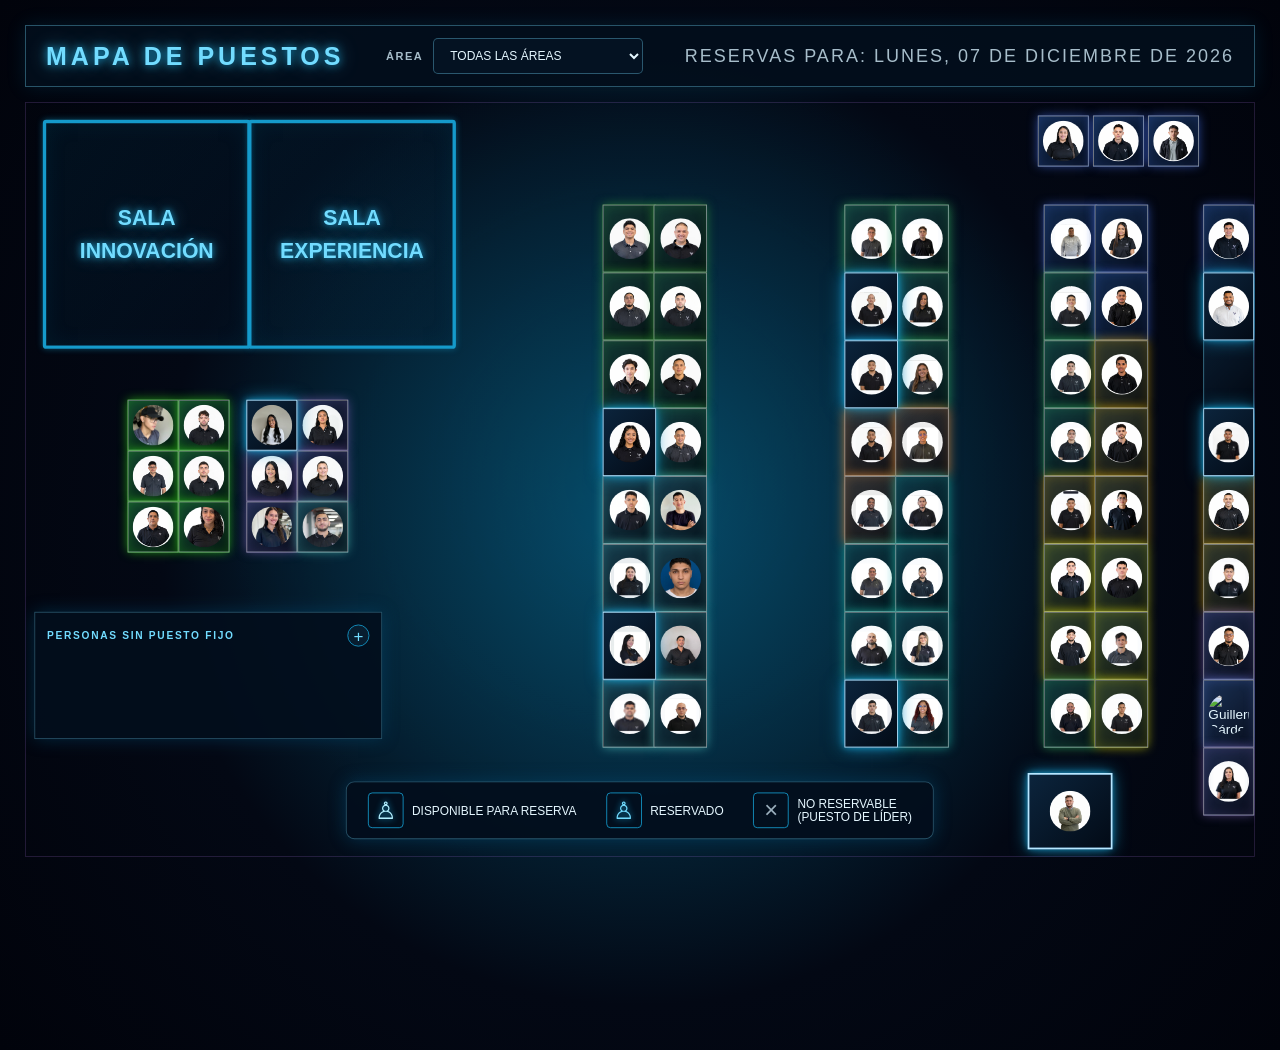
==== proyecto_vs/Puestos/index.html @ 9c706799 "Add files via upload" ====
<!DOCTYPE html>
<html lang="es">

<head>
    <meta charset="UTF-8">
    <meta name="viewport" content="width=device-width, initial-scale=1.0">
    <title>Mapa de Puestos</title>
    <link rel="stylesheet" href="estilo.css">
</head>

<body>

    <div class="contenedor">

        <header class="encabezado">
            <h1>MAPA DE PUESTOS</h1>
            <label class="filtro-area" for="filtroArea">
                <span>ÁREA</span>
                <select id="filtroArea">
                    <option value="todas">TODAS LAS ÁREAS</option>
                </select>
            </label>
            <div class="fecha" data-fecha-hoy></div>
        </header>

        <div class="mapa-escala">

        <main class="mapa">

            <div class="sala sala-innovacion">
                <span>SALA</span>
                <strong>INNOVACIÓN</strong>
            </div>

            <div class="sala sala-experiencia">
                <span>SALA</span>
                <strong>EXPERIENCIA</strong>
            </div>

            <div
                class="puesto no-reservable lider-general"
                data-nombre="Daniel Tamayo"
                data-area="Todas las áreas"
                data-dia-casa="No tiene día en casa"
                data-puesto="Siempre ocupado"
                data-horario="No exacto"
                data-observacion="Su puesto no puede ser ocupado por nadie"
                data-motivo="Líder general de todas las áreas."
            >
                <img src="iconos/backend/danielt.webp" alt="Daniel Tamayo">
            </div>

            <div class="grupo puestos-izquierda">

                <div
                    class="puesto libre"
                    data-codigo="P001"
                    data-puesto="Puesto 06"
                    data-nombre="Jesus David Rivera"
                    data-area="Inteligencia Artificial"
                    data-dia-casa="No tiene"
                    data-horario="8:00 AM - 5:00 PM"
                    data-observacion="No trabaja desde casa, no reservable."
                >
                    <img src="iconos/Inteligencia artificial/jesus.webp" alt="">
                </div>

                <div
                    class="puesto libre"
                    data-codigo="P002"
                    data-puesto="Puesto 03"
                    data-nombre="Nicolas Zapata"
                    data-area="Inteligencia Artificial"
                    data-dia-casa="Miercoles"
                    data-horario="8:00 AM - 5:00 PM"
                    data-observacion="Sin observaciones"
                >
                    <img src="iconos/Inteligencia artificial/nicolas.webp" alt="">
                </div>

                <div
                    class="puesto libre"
                    data-codigo="P003"
                    data-puesto="Puesto 05"
                    data-nombre="Anderson Alvarez"
                    data-area="Inteligencia Artificial"
                    data-dia-casa="No tiene"
                    data-horario="8:00 AM - 5:00 PM"
                    data-observacion="Sin observaciones"
                >
                    <img src="iconos/Inteligencia artificial/andersonalvarez.webp" alt="">
                </div>

                <div
                    class="puesto libre"
                    data-codigo="P004"
                    data-puesto="Puesto 02"
                    data-nombre="Luis Alejandro Torres"
                    data-area="Inteligencia Artificial"
                    data-dia-casa="Jueves"
                    data-horario="8:00 AM - 5:00 PM"
                    data-observacion="Sin observaciones"
                >
                    <img src="iconos/Inteligencia artificial/alejandro.webp" alt="">
                </div>

                <div
                    class="puesto libre"
                    data-codigo="P005"
                    data-puesto="Puesto 04"
                    data-nombre="Segrera"
                    data-area="Inteligencia Artificial"
                    data-horario="8:00 AM - 5:00 PM"
                    data-observacion="Sin observaciones"
                    data-dia-casa="Aún no definido"
                >
                    <img src="iconos/Inteligencia artificial/segrera.webp" alt="Inteligencia artificial">
                </div>

                <div
                    class="puesto libre"
                    data-codigo="P006"
                    data-puesto="Puesto 01"
                    data-nombre="Natalia Perez"
                    data-area="Inteligencia Artificial"
                    data-dia-casa="Miercoles"
                    data-horario="8:00 AM - 5:00 PM"
                    data-observacion="Sin observaciones"
                >
                    <img src="iconos/Inteligencia artificial/natalia.jpg" alt="">
                </div>

            </div>



            <div class="grupo puestos-izquierda-2">

                <div
                    class="puesto no-reservable lider"
                    data-codigo="P063"
                    data-nombre="Estefania"
                    data-area="Transversal"
                    data-motivo="Puesto de líder: reservado exclusivamente para la persona líder del equipo."
                >
                    <img src="iconos/transversales/estefania.webp" alt="Estefania">
                </div>

                <div
                    class="puesto libre"
                    data-codigo="P007"
                    data-puesto="Puesto 03"
                    data-nombre="Carolina Perez"
                    data-area="Transversal"
                    data-dia-casa="Jueves"
                    data-horario="8:00 AM - 5:00 PM"
                    data-observacion="Sin observaciones"
                >
                    <img src="iconos/transversales/carolina.webp" alt="">
                </div>

                <div
                    class="puesto libre"
                    data-codigo="P008"
                    data-puesto="Puesto 05"
                    data-nombre="Laura Ramirez"
                    data-area="Transversal"
                    data-dia-casa="No tiene"
                    data-horario="8:00 AM - 5:00 PM"
                    data-observacion="No trabaja desde casa"
                >
                    <img src="iconos/transversales/ramirez.webp" alt="">
                </div>

                <div
                    class="puesto libre"
                    data-codigo="P009"
                    data-puesto="Puesto 02"
                    data-nombre="Kelly Muñoz"
                    data-area="Transversal"
                    data-dia-casa="No tiene"
                    data-horario="8:00 AM - 5:00 PM"
                    data-observacion="No trabaja desde casa"
                >
                    <img src="iconos/transversales/kelly.webp" alt="">
                </div>

                <div
                    class="puesto libre"
                    data-codigo="P010"
                    data-puesto="Puesto 04"
                    data-nombre="Jennifer Sotelo Perez"
                    data-area="Transversal"
                    data-dia-casa="No tiene"
                    data-horario="8:00 AM - 5:00 PM"
                    data-observacion="No trabaja desde casa"
                >
                    <img src="iconos/transversales/jennnifer.webp" alt="">
                </div>

                <div
                    class="puesto libre"
                    data-codigo="P011"
                    data-puesto="Puesto 01"
                    data-nombre="Ronald Jimenez Pelaez"
                    data-area="Gestion de software"
                    data-dia-casa="Martes"
                    data-horario="8:00 AM - 5:00 PM"
                    data-observacion="Sin observaciones"
                >
                    <img src="iconos/gestion de software/ronald.webp" alt="">
                </div>

            </div>
            <div class="grupo columna-central">

                <div
                    class="puesto libre"
                    data-codigo="P012"
                    data-puesto="Puesto 01"
                    data-nombre="Joan Sebastian Vivas Caicedo"
                    data-area="Bi Datas"
                    data-dia-casa="Viernes"
                    data-horario="8:00 AM - 5:00 PM"
                    data-observacion="Sin observaciones"
                >
                    <img src="iconos/Bi datas/caicedo.jpg" alt="">
                </div>

                <div
                    class="puesto libre"
                    data-codigo="P013"
                    data-puesto="Puesto 16"
                    data-nombre="Christian Andrés Ramirez"
                    data-area="Bi Datas"
                    data-dia-casa="Jueves"
                    data-horario="8:00 AM - 5:00 PM"
                    data-observacion="Sin observaciones"
                >
                    <img src="iconos/Bi datas/christian.jpg" alt="">
                </div>

                <div
                    class="puesto libre"
                    data-codigo="P014"
                    data-puesto="Puesto 02"
                    data-nombre="Duvan Esteban Jaramillo"
                    data-area="Bi Datas"
                    data-dia-casa="Lunes"
                    data-horario="8:00 AM - 5:00 PM"
                    data-observacion="Sin observaciones"
                >
                    <img src="iconos/Bi datas/jaramillo.webp" alt="">
                </div>

                <div
                    class="puesto libre"
                    data-codigo="P015"
                    data-puesto="Puesto 15"
                    data-nombre="Jose David Cartagena"
                    data-area="Bi Datas"
                    data-dia-casa="Martes"
                    data-horario="8:00 AM - 5:00 PM"
                    data-observacion="Sin observaciones"
                >
                    <img src="iconos/Bi datas/martinez.webp" alt="">
                </div>

                <div
                    class="puesto libre"
                    data-codigo="P016"
                    data-puesto="Puesto 03"
                    data-nombre="Jhon Eferson Castaño"
                    data-area="Bi Datas"
                    data-dia-casa="Jueves"
                    data-horario="8:00 AM - 5:00 PM"
                    data-observacion="Sin observaciones"
                >
                    <img src="iconos/Bi datas/efer.webp" alt="">
                </div>

                <div
                    class="puesto libre"
                    data-codigo="P017"
                    data-puesto="Puesto 14"
                    data-nombre="Elkin Amador"
                    data-area="Bi Datas"
                    data-dia-casa="Viernes"
                    data-horario="8:00 AM - 5:00 PM"
                    data-observacion="Sin observaciones"
                >
                    <img src="iconos/Bi datas/amador.jpg" alt="">
                </div>

                <div
                    class="puesto no-reservable lider"
                    data-codigo="P064"
                    data-nombre="Julieth"
                    data-area="Bi Datas"
                    data-motivo="Puesto de líder: reservado exclusivamente para la persona líder del equipo."
                >
                    <img src="iconos/Bi datas/julieth.webp" alt="">
                </div>

                <div
                    class="puesto libre"
                    data-codigo="P018"
                    data-puesto="Puesto 13"
                    data-nombre="Anderson Yepes"
                    data-area="Front"
                    data-dia-casa="Lunes"
                    data-horario="7:30 AM - 4:30 PM"
                    data-observacion="Sin observaciones"
                >
                    <img src="iconos/front/anderson.webp" alt="">
                </div>

                <div
                    class="puesto libre"
                    data-codigo="P019"
                    data-puesto="Puesto 05"
                    data-nombre="David Velasquez"
                    data-area="Gestion de software"
                    data-dia-casa="Viernes"
                    data-horario="8:00 AM - 5:00 PM"
                    data-observacion="Sin observaciones"
                >
                    <img src="iconos/gestion de software/david.webp" alt="David Velasquez">
                </div>

                <div
                    class="puesto libre"
                    data-codigo="P020"
                    data-puesto="Puesto 12"
                    data-nombre="Juan Manuel Lopez"
                    data-area="Gestion de software"
                    data-dia-casa="Lunes"
                    data-horario="8:00 AM - 5:00 PM"
                    data-observacion="Sin observaciones"
                >
                    <img src="iconos/gestion de software/manuel.webp" alt="Juan Manuel Lopez">
                </div>

                <div
                    class="puesto libre"
                    data-codigo="P021"
                    data-puesto="Puesto 06"
                    data-nombre="Karol Navia"
                    data-area="Gestion de software"
                    data-dia-casa="Miercoles"
                    data-ubicacion="Columna central"
                    data-horario="8:00 AM - 5:00 PM"
                    data-observacion="Sin observaciones"
                >
                    <img src="iconos/gestion de software/navia.webp" alt="Karol Navia">
                </div>

                <div
                    class="puesto libre"
                    data-codigo="P022"
                    data-puesto="Puesto 11"
                    data-nombre="Andres Ramirez"
                    data-area="Gestion de software"
                    data-dia-casa="Jueves"
                    data-ubicacion="Columna central"
                    data-horario="8:00 AM - 5:00 PM"
                    data-observacion="Sin observaciones"
                >
                    <img src="iconos/gestion de software/andres.webp" alt="Andres Ramirez">
                </div>

                <div
                    class="puesto no-reservable lider"
                    data-codigo="P065"
                    data-nombre="Monica"
                    data-area="Gestion de software"
                    data-motivo="Puesto de líder: reservado exclusivamente para la persona líder del equipo."
                >
                    <img src="iconos/gestion de software/monica.webp" alt="Monica">
                </div>

                <div
                    class="puesto libre"
                    data-codigo="P023"
                    data-puesto="Puesto 10"
                    data-nombre="Edwar"
                    data-area="Gestion de software"
                    data-dia-casa="Miercoles"
                    data-ubicacion="Columna central"
                    data-horario="8:00 AM - 5:00 PM"
                    data-observacion="Sin observaciones"
                >
                    <img src="iconos/gestion de software/edwar.webp" alt="Edwar">
                </div>

                <div
                    class="puesto libre"
                    data-codigo="P024"
                    data-puesto="Puesto 08"
                    data-nombre="Sebastian Pertuz"
                    data-area="Gestion de Software"
                    data-dia-casa="Martes"
                    data-ubicacion="Columna central"
                    data-horario="8:00 AM - 5:00 PM"
                    data-observacion="Sin observaciones"
                >
                    <img src="iconos/gestion de software/pertuz.jpg" alt="Sebastian Pertuz">
                </div>

                <div
                    class="puesto libre"
                    data-codigo="P025"
                    data-puesto="Puesto 09"
                    data-nombre="Luis Zuluaga"
                    data-area="Gestion de software"
                    data-dia-casa="Viernes"
                    data-ubicacion="Columna central"
                    data-horario="8:00 AM - 5:00 PM"
                    data-observacion="Sin observaciones"
                >
                    <img src="iconos/gestion de software/luis.webp" alt="Luis Zuluaga">
                </div>

            </div>

            <div class="grupo columna-derecha">

                <div
                    class="puesto libre"
                    data-codigo="P026"
                    data-puesto="Puesto 01"
                    data-nombre="Theodoro Dikuyama"
                    data-area="Front"
                    data-dia-casa="Martes"
                    data-ubicacion="Columna derecha"
                    data-horario="8:00 AM - 5:00 PM"
                    data-observacion="Sin observaciones"
                >
                    <img src="iconos/front/theodoro.webp" alt="Theodoro Dikuyama">
                </div>

                <div
                    class="puesto libre"
                    data-codigo="P027"
                    data-puesto="Puesto 16"
                    data-nombre="Sebastian Giraldo"
                    data-area="Front"
                    data-dia-casa="Viernes"
                    data-ubicacion="Columna derecha"
                    data-horario="8:00 AM - 5:00 PM"
                    data-observacion="Sin observaciones"
                >
                    <img src="iconos/front/giraldo.webp" alt="Sebastian Giraldo">
                </div>

                <div
                    class="puesto no-reservable lider"
                    data-codigo="P066"
                    data-nombre="Porras"
                    data-area="Front"
                    data-motivo="Puesto de líder: reservado exclusivamente para la persona líder del equipo."
                >
                    <img src="iconos/front/porras.webp" alt="Porras">
                </div>

                <div
                    class="puesto libre"
                    data-codigo="P028"
                    data-puesto="Puesto 15"
                    data-nombre="Yuly Gomez"
                    data-area="Front"
                    data-dia-casa="Viernes"
                    data-ubicacion="Columna derecha"
                    data-horario="8:00 AM - 5:00 PM"
                    data-observacion="Sin observaciones"
                >
                    <img src="iconos/front/yuly.webp" alt="Yuly Gomez">
                </div>

                <div
                    class="puesto no-reservable lider"
                    data-codigo="P067"
                    data-nombre="Algarin"
                    data-area="SiteBuilder"
                    data-motivo="Puesto de líder: reservado exclusivamente para la persona líder del equipo."
                >
                    <img src="iconos/SiteBuilder/algarin.webp" alt="Algarin">
                </div>

                <div
                    class="puesto libre"
                    data-codigo="P029"
                    data-puesto="Puesto 14"
                    data-nombre="Karen Herrera"
                    data-area="Front"
                    data-dia-casa="viernes"
                    data-ubicacion="Columna derecha"
                    data-horario="8:00 AM - 5:00 PM"
                    data-observacion="Sin observaciones"
                >
                    <img src="iconos/front/karen.webp" alt="Karen Herrera">
                </div>

                <div
                    class="puesto libre"
                    data-codigo="P030"
                    data-puesto="Puesto 04"
                    data-nombre="Jose Solorzano"
                    data-area="SiteBuilder"
                    data-dia-casa="Viernes"
                    data-ubicacion="Columna derecha"
                    data-horario="8:00 AM - 5:00 PM"
                    data-observacion="Sin observaciones"
                >
                    <img src="iconos/SiteBuilder/solorzano.webp" alt="Jose Solorzano">
                </div>

                <div
                    class="puesto libre"
                    data-codigo="P031"
                    data-puesto="Puesto 13"
                    data-nombre="Jonathan Peña"
                    data-area="SiteBuilder"
                    data-dia-casa="Martes"
                    data-ubicacion="Columna derecha"
                    data-horario="8:00 AM - 5:00 PM"
                    data-observacion="Sin observaciones"
                >
                    <img src="iconos/SiteBuilder/jonathan.webp" alt="Jonathan Peña">
                </div>

                <div
                    class="puesto libre"
                    data-codigo="P032"
                    data-puesto="Puesto 05"
                    data-nombre="Elkin Murilllo"
                    data-area="SiteBuilder"
                    data-dia-casa="Jueves"
                    data-ubicacion="Columna derecha"
                    data-horario="8:00 AM - 5:00 PM"
                    data-observacion="Sin observaciones"
                >
                    <img src="iconos/SiteBuilder/elkin.webp" alt="Elkin Murilllo">
                </div>

                <div
                    class="puesto libre"
                    data-codigo="P033"
                    data-puesto="Puesto 12"
                    data-nombre="Santiago Peña"
                    data-area="Diseño"
                    data-dia-casa="Miercoles"
                    data-ubicacion="Columna derecha"
                    data-horario="8:00 AM - 5:00 PM"
                    data-observacion="Sin observaciones"
                >
                    <img src="iconos/diseño/santiago.png" alt="Santiago Peña">
                </div>

                <div
                    class="puesto libre"
                    data-codigo="P034"
                    data-puesto="Puesto 06"
                    data-nombre="Jonathan Uribe"
                    data-area="Diseño"
                    data-dia-casa="Lunes"
                    data-ubicacion="Columna derecha"
                    data-horario="8:00 AM - 5:00 PM"
                    data-observacion="Sin observaciones"
                >
                    <img src="iconos/diseño/uribe.webp" alt="Jonathan Uribe">
                </div>

                <div
                    class="puesto libre"
                    data-codigo="P035"
                    data-puesto="Puesto 11"
                    data-nombre="Esteban Lasso"
                    data-area="Diseño"
                    data-dia-casa="Jueves"
                    data-ubicacion="Columna derecha"
                    data-horario="8:00 AM - 5:00 PM"
                    data-observacion="Sin observaciones"
                >
                    <img src="iconos/diseño/lasso.webp" alt="Esteban Lasso">
                </div>

                <div
                    class="puesto libre"
                    data-codigo="P036"
                    data-puesto="Puesto 07"
                    data-nombre="Jose Martinez"
                    data-area="Diseño"
                    data-dia-casa="Lunes"
                    data-ubicacion="Columna derecha"
                    data-horario="8:00 AM - 5:00 PM"
                    data-observacion="Sin observaciones"
                >
                    <img src="iconos/diseño/josemartinez.webp" alt="Jose Martinez">
                </div>

                <div
                    class="puesto libre"
                    data-codigo="P037"
                    data-puesto="Puesto 10"
                    data-nombre="Laura Rojas"
                    data-area="Diseño"
                    data-dia-casa="Miercoles"
                    data-ubicacion="Columna derecha"
                    data-horario="8:00 AM - 5:00 PM"
                    data-observacion="Sin observaciones"
                >
                    <img src="iconos/diseño/laura.webp" alt="Laura Rojas">
                </div>

                <div
                    class="puesto no-reservable lider"
                    data-codigo="P068"
                    data-nombre="Miranda"
                    data-area="Diseño"
                    data-motivo="Puesto de líder: reservado exclusivamente para la persona líder del equipo."
                >
                    <img src="iconos/diseño/miranda.webp" alt="Miranda">
                </div>

                <div
                    class="puesto libre"
                    data-codigo="P038"
                    data-puesto="Puesto 09"
                    data-nombre="Natalia Urrego"
                    data-area="Diseño"
                    data-dia-casa="Viernes"
                    data-ubicacion="Columna derecha"
                    data-horario="8:00 AM - 5:00 PM"
                    data-observacion="Sin observaciones"
                >
                    <img src="iconos/diseño/natalia.webp" alt="Natalia Urrego">
                </div>

            </div>


            <div class="grupo columna-derecha-2">

                <div
                    class="puesto libre"
                    data-codigo="P039"
                    data-puesto="Puesto 01"
                    data-nombre="Yulian"
                    data-area="Incidentes"
                    data-dia-casa="Aleatorio"
                    data-ubicacion="Zona derecha"
                    data-horario="8:00 AM - 5:00 PM"
                    data-observacion="Puede ser cualquier día desde casa. Varias personas pueden tomarlo en la misma semana."
                >
                    <img src="iconos/incidentes/yulian.webp" alt="Variable">
                </div>

                <div
                    class="puesto libre"
                    data-codigo="P040"
                    data-puesto="Puesto 16"
                    data-nombre="Laura Molina Estrada"
                    data-area="Incidentes"
                    data-dia-casa="Miercoles"
                    data-ubicacion="Zona derecha"
                    data-horario="8:00 AM - 5:00 PM"
                    data-observacion="Sin observaciones"
                >
                    <img src="iconos/incidentes/lauram.webp" alt="Laura Molina Estrada">
                </div>

                <div
                    class="puesto libre"
                    data-codigo="P041"
                    data-puesto="Puesto 02"
                    data-nombre="Jeison Martinez"
                    data-area="Front"
                    data-dia-casa="Jueves"
                    data-ubicacion="Zona derecha"
                    data-horario="8:00 AM - 5:00 PM"
                    data-observacion="Sin observaciones"
                >
                    <img src="iconos/front/jeison.webp" alt="Jeison Martinez">
                </div>

                <div
                    class="puesto libre"
                    data-codigo="P042"
                    data-puesto="Puesto 15"
                    data-nombre="Gabriel Carmona"
                    data-area="Incidentes"
                    data-dia-casa="Aleatorio"
                    data-ubicacion="Zona derecha"
                    data-horario="8:00 AM - 5:00 PM"
                    data-observacion="Sin observaciones"
                >
                    <img src="iconos/incidentes/gabriel.webp" alt="Gabriel Carmona">
                </div>

                <div
                    class="puesto libre"
                    data-codigo="P043"
                    data-puesto="Puesto 03"
                    data-nombre="Juan Jose Marin"
                    data-area="Front"
                    data-dia-casa="Miercoles"
                    data-ubicacion="Zona derecha"
                    data-horario="8:00 AM - 5:00 PM"
                    data-observacion="Sin observaciones"
                >
                    <img src="iconos/front/marin.webp" alt="Juan Jose Marin">
                </div>

                <div
                    class="puesto libre"
                    data-codigo="P044"
                    data-puesto="Puesto 14"
                    data-nombre="Diego Alejandro Bedoya"
                    data-area="Integraciones"
                    data-dia-casa="Viernes"
                    data-ubicacion="Zona derecha"
                    data-horario="8:00 AM - 5:00 PM"
                    data-observacion="Sin observaciones"
                >
                    <img src="iconos/integraciones/diego.webp" alt="Diego Alejandro Bedoya">
                </div>

                <div
                    class="puesto libre"
                    data-codigo="P045"
                    data-puesto="Puesto 04"
                    data-nombre="Carlos Damian Cano"
                    data-area="Front"
                    data-dia-casa="Viernes"
                    data-ubicacion="Zona derecha"
                    data-horario="8:00 AM - 5:00 PM"
                    data-observacion="Sin observaciones"
                >
                    <img src="iconos/front/damian.webp" alt="Carlos Damian Cano">
                </div>

                <div
                    class="puesto libre"
                    data-codigo="P046"
                    data-puesto="Puesto 13"
                    data-nombre="Juan Esteban Lopez"
                    data-area="Integraciones"
                    data-dia-casa="Jueves"
                    data-ubicacion="Zona derecha"
                    data-horario="8:00 AM - 5:00 PM"
                    data-observacion="Sin observaciones"
                >
                    <img src="iconos/integraciones/esteban.webp" alt="Juan Esteban Lopez">
                </div>

                <div
                    class="puesto libre"
                    data-codigo="P047"
                    data-puesto="Puesto 05"
                    data-nombre="Davison Arley Valencia"
                    data-area="Integraciones"
                    data-dia-casa="Miercoles"
                    data-ubicacion="Zona derecha"
                    data-horario="8:00 AM - 5:00 PM"
                    data-observacion="Sin observaciones"
                >
                    <img src="iconos/integraciones/davison.webp" alt="Davison Arley Valencia">
                </div>

                <div
                    class="puesto libre"
                    data-codigo="P048"
                    data-puesto="Puesto 12"
                    data-nombre="Julian Bedoya"
                    data-area="Integraciones"
                    data-dia-casa="Martes"
                    data-ubicacion="Zona derecha"
                    data-horario="8:00 AM - 5:00 PM"
                    data-observacion="Sin observaciones"
                >
                    <img src="iconos/integraciones/julian.webp" alt="Julian Bedoya">
                </div>

                <div
                    class="puesto libre"
                    data-codigo="P069"
                    data-puesto="Puesto 06"
                    data-nombre="David Torres"
                    data-area="Backend"
                    data-dia-casa="No tiene"
                    data-horario="8:00 AM - 5:00 PM"
                    data-observacion="Sin observaciones"
                >
                    <img src="iconos/backend/torres.webp" alt="David Torres">
                </div>

                <div
                    class="puesto libre"
                    data-codigo="P049"
                    data-puesto="Puesto 11"
                    data-nombre="David Alvarez"
                    data-area="Backend"
                    data-dia-casa="Jueves"
                    data-ubicacion="Zona derecha"
                    data-horario="8:00 AM - 5:00 PM"
                    data-observacion="Sin observaciones"
                >
                    <img src="iconos/backend/juanalvarez.webp" alt="David Alvarez">
                </div>

                <div
                    class="puesto libre"
                    data-codigo="P050"
                    data-puesto="Puesto 07"
                    data-nombre="Juan Sebastian Fonseca"
                    data-area="Backend"
                    data-dia-casa="Jueves"
                    data-ubicacion="Zona derecha"
                    data-horario="8:00 AM - 5:00 PM"
                    data-observacion="Sin observaciones"
                >
                    <img src="iconos/backend/fonseca.webp" alt="Juan Sebastian Fonseca">
                </div>

                <div
                    class="puesto libre"
                    data-codigo="P051"
                    data-puesto="Puesto 10"
                    data-nombre="Juan Manuel Salazar"
                    data-area="Backend"
                    data-dia-casa="Lunes"
                    data-ubicacion="Zona derecha"
                    data-horario="8:00 AM - 5:00 PM"
                    data-observacion="Sin observaciones"
                >
                    <img src="iconos/backend/salazar.webp" alt="Juan Manuel Salazar">
                </div>

                <div
                    class="puesto libre"
                    data-codigo="P052"
                    data-puesto="Puesto 08"
                    data-nombre="Yonier Ospina Hincapie"
                    data-area="Front"
                    data-dia-casa="Martes"
                    data-ubicacion="Zona derecha"
                    data-horario="8:00 AM - 5:00 PM"
                    data-observacion="Sin observaciones"
                >
                    <img src="iconos/front/yonier.webp" alt="Yonier Ospina Hincapie">
                </div>

                <div
                    class="puesto libre"
                    data-codigo="P053"
                    data-puesto="Puesto 09"
                    data-nombre="Juan David Taborda"
                    data-area="Backend"
                    data-dia-casa="Lunes"
                    data-ubicacion="Zona derecha"
                    data-horario="8:00 AM - 5:00 PM"
                    data-observacion="Sin observaciones"
                >
                    <img src="iconos/backend/taborda.webp" alt="Juan David Taborda">
                </div>

            </div>

            <div class="puestos-superiores">

                <div
                    class="puesto libre"
                    data-puesto="Puesto 11"
                    data-nombre="Mariana"
                    data-area="Incidentes"
                    data-dia-casa="Varía"
                    data-ubicacion="Extremo derecho"
                    data-horario="8:00 AM - 5:00 PM"
                    data-observacion="Puede llegar a tener 4 personas a la semana, no recomendado."
                >
                    <img src="iconos/incidentes/mariana.webp" alt="Variable">
                </div>

                <div
                    class="puesto libre"
                    data-codigo="P054"
                    data-puesto="Puesto 10"
                    data-nombre="Jorge"
                    data-area="Incidentes"
                    data-dia-casa="Varía"
                    data-ubicacion="Extremo derecho"
                    data-horario="8:00 AM - 5:00 PM"
                    data-observacion="Puede llegar a tener 4 personas a la semana, no recomendado."
                >
                    <img src="iconos/incidentes/jorge.webp" alt="Variable">
                </div>

                <div
                    class="puesto libre"
                    data-codigo="P055"
                    data-puesto="Puesto 09"
                    data-nombre="Camilo"
                    data-area="Incidentes"
                    data-dia-casa="Varía"
                    data-ubicacion="Extremo derecho"
                    data-horario="8:00 AM - 5:00 PM"
                    data-observacion="Puede llegar a tener 4 personas a la semana, no recomendado."
                >
                    <img src="iconos/incidentes/camilo.webp" alt="Variable">
                </div>

            </div>

            <div class="columna-extrema">

                <div
                    class="puesto libre"
                    data-codigo="P056"
                    data-puesto="Puesto 08"
                    data-nombre="Samuel"
                    data-area="Incidentes"
                    data-dia-casa="Varía"
                    data-ubicacion="Extremo derecho"
                    data-horario="8:00 AM - 5:00 PM"
                    data-observacion="Puede llegar a tener 4 personas a la semana."
                >
                    <img src="iconos/incidentes/samuel.webp" alt="Variable">
                </div>

                <div
                    class="puesto no-reservable lider"
                    data-codigo="P070"
                    data-nombre="Deivys"
                    data-area="Incidentes"
                    data-motivo="Puesto de líder: reservado exclusivamente para la persona líder del equipo."
                >
                    <img src="iconos/incidentes/deivys.webp" alt="">
                </div>

                <div class="puesto sin-puesto"></div>

                <div
                    class="puesto no-reservable lider"
                    data-codigo="P071"
                    data-nombre="Jerson"
                    data-area="Integraciones"
                    data-motivo="Puesto de líder: reservado exclusivamente para la persona líder del equipo."
                >
                    <img src="iconos/integraciones/jerson.webp" alt="Jerson">
                </div>

                <div
                    class="puesto libre"
                    data-codigo="P057"
                    data-puesto="Puesto 05"
                    data-nombre="Sebastian Rico"
                    data-area="Integraciones"
                    data-dia-casa="Lunes"
                    data-ubicacion="Extremo derecho"
                    data-horario="8:00 AM - 5:00 PM"
                    data-observacion="Sin observaciones"
                >
                    <img src="iconos/integraciones/rico.webp" alt="Sebastian Rico">
                </div>

                <div
                    class="puesto libre"
                    data-codigo="P058"
                    data-puesto="Puesto 04"
                    data-nombre="Nicolas Guato"
                    data-area="Integraciones"
                    data-dia-casa="Martes"
                    data-ubicacion="Extremo derecho"
                    data-horario="8:00 AM - 5:00 PM"
                    data-observacion="Sin observaciones"
                >
                    <img src="iconos/integraciones/guato.jpg" alt="Nicolas Guato">
                </div>

                <div
                    class="puesto libre"
                    data-codigo="P059"
                    data-puesto="Puesto 03"
                    data-nombre="Brayan Tabares"
                    data-area="Transversal"
                    data-dia-casa="Martes"
                    data-ubicacion="Extremo derecho"
                    data-horario="8:00 AM - 5:00 PM"
                    data-observacion="Sin observaciones"
                >
                    <img src="iconos/transversales/andrey.webp" alt="Brayan Tabares">
                </div>

                <div
                    class="puesto libre"
                    data-codigo="P060"
                    data-puesto="Puesto 02"
                    data-nombre="Guillermo Cárdenas"
                    data-area="Monitoreo"
                    data-dia-casa="Viernes"
                    data-ubicacion="Extremo derecho"
                    data-horario="8:00 AM - 5:00 PM"
                    data-observacion="Sin observaciones"
                >
                    <img src="iconos/monitoreo/guille.webp" alt="Guillermo Cárdenas">
                </div>

                <div
                    class="puesto libre"
                    data-codigo="P061"
                    data-puesto="Puesto 01"
                    data-nombre="Karla Ramirez"
                    data-area="Transversal"
                    data-dia-casa="Jueves"
                    data-ubicacion="Extremo derecho"
                    data-horario="8:00 AM - 5:00 PM"
                    data-observacion="Sin observaciones"
                >
                    <img src="iconos/transversales/karla.webp" alt="Karla Ramirez">
                </div>

            </div>

            <aside class="sin-puesto-panel" id="sinPuestoPanel">
    <div class="sin-puesto-encabezado">
        <div class="sin-puesto-titulo">PERSONAS SIN PUESTO FIJO</div>
        <button class="sin-puesto-toggle" id="sinPuestoToggle" type="button" aria-expanded="false" aria-controls="sinPuestoLista" title="Mostrar más personas">+</button>
    </div>
    <div class="sin-puesto-lista" id="sinPuestoLista">
        
    </div>
</aside>

            <div class="leyenda">

                <div class="leyenda-item">
                    <span class="icono disponible-icono">♙</span>
                    <span>DISPONIBLE PARA RESERVA</span>
                </div>

                <div class="leyenda-item">
                    <span class="icono reservado-icono">♙</span>
                    <span>RESERVADO</span>
                </div>

                <div class="leyenda-item">
                    <span class="icono no-icono">×</span>
                    <span>
                        NO RESERVABLE
                        <br>
                        (PUESTO DE LÍDER)
                    </span>
                </div>

            </div>

        </main>

        </div>

    </div>

    <div class="modal" id="modal">

        <div class="modal-contenido">

            <div class="foto-modal" id="contenedorFoto">
                <img
                    id="modalFoto"
                    src=""
                    alt="Foto de la persona"
                >
            </div>

            <div class="datos-modal">

                <button
                    class="cerrar"
                    id="cerrar"
                    type="button"
                >
                    ×
                </button>

                <h2 id="tituloPuesto">
                    Puesto
                </h2>

                <p id="estadoPuesto">
                    Estado
                </p>

                <div class="informacion-modal">

                    <p>
                        <strong>Nombre:</strong>
                        <span id="modalNombre">-</span>
                    </p>

                    <p>
                        <strong>Área:</strong>
                        <span id="modalArea">-</span>
                    </p>

                    <p>
                        <strong>Día desde casa:</strong>
                        <span id="modalDiaCasa">-</span>
                    </p>

                    <p>
                        <strong>Horario:</strong>
                        <span id="modalHorario">-</span>
                    </p>

                    <p>
                        <strong>Observación:</strong>
                        <span id="modalObservacion">-</span>
                    </p>

                </div>

                <button
                    id="reservarBtn"
                    type="button"
                >
                    RESERVAR PUESTO
                </button>

                <button
                    id="cancelarReservaBtn"
                    class="cancelar-reserva"
                    type="button"
                >
                    CANCELAR RESERVA
                </button>

            </div>

        </div>

    </div>

    <div class="modal" id="modalReserva">

        <div class="modal-contenido modal-reserva">

            <button
                class="cerrar"
                id="cerrarReserva"
                type="button"
            >
                ×
            </button>

            <div class="icono-reserva">
                ♙
            </div>

            <h2>
                RESERVAR PUESTO
            </h2>

            <p class="texto-reserva">
                Vas a reservar el
                <strong id="puestoReservaTexto">
                    Puesto
                </strong>
            </p>

            <label for="nombreReserva">
                NOMBRE
            </label>

            <input
                type="text"
                id="nombreReserva"
                placeholder="Escribe tu nombre"
                autocomplete="off"
            >

            <label for="areaReserva">
                ÁREA
            </label>

            <input
                type="text"
                id="areaReserva"
                placeholder="Escribe tu área"
                autocomplete="off"
            >

            <label for="claveReserva">
                CLAVE DE RESERVA
            </label>

            <input
                type="password"
                id="claveReserva"
                placeholder="Crea una clave para cancelar"
                minlength="4"
                maxlength="72"
                autocomplete="new-password"
            >

            <div class="acciones-reserva">

                <button
                    type="button"
                    id="cancelarFormulario"
                    class="btn-secundario"
                >
                    CANCELAR
                </button>

                <button
                    type="button"
                    id="confirmarReserva"
                    class="btn-confirmar"
                >
                    CONFIRMAR RESERVA
                </button>

            </div>

        </div>

    </div>

    <div class="modal" id="modalCancelar">

        <div class="modal-contenido modal-cancelar">

            <button
                class="cerrar"
                id="cerrarCancelar"
                type="button"
            >
                ×
            </button>

            <div class="icono-cancelar">
                ×
            </div>

            <h2>
                CANCELAR RESERVA
            </h2>

            <p>
                Ingresa los datos usados al reservar para confirmar la cancelación.
            </p>

            <label for="nombreCancelacion">
                NOMBRE DE LA RESERVA
            </label>

            <input
                type="text"
                id="nombreCancelacion"
                placeholder="Escribe el nombre"
                autocomplete="off"
            >

            <label for="areaCancelacion">
                ÁREA DE LA RESERVA
            </label>

            <input
                type="text"
                id="areaCancelacion"
                placeholder="Escribe el área"
                autocomplete="off"
            >

            <label for="claveCancelacion">
                CLAVE DE RESERVA
            </label>

            <input
                type="password"
                id="claveCancelacion"
                placeholder="Escribe la clave"
                minlength="4"
                maxlength="72"
                autocomplete="current-password"
            >

            <div class="acciones-reserva">

                <button
                    type="button"
                    id="mantenerReserva"
                    class="btn-secundario"
                >
                    MANTENER
                </button>

                <button
                    type="button"
                    id="confirmarCancelacion"
                    class="btn-cancelar"
                >
                    CANCELAR RESERVA
                </button>

            </div>

        </div>

    </div>


    <script src="funciona.js?v=20260920"></script>

</body>
</html>
---- proyecto_vs/Puestos/estilo.css ----
* {
    margin: 0;
    padding: 0;
    box-sizing: border-box;
}

body {
    min-height: 100vh;
    background: radial-gradient(circle at center, #07142d 0%, #020714 45%, #01030b 100%);
    color: #fff;
    font-family: Arial, Helvetica, sans-serif;
    overflow-x: hidden;
}

.contenedor {
    width: 100%;
    max-width: 1500px;
    min-height: 1050px;
    margin: auto;
    padding: 25px;
}

.encabezado {
    display: flex;
    justify-content: space-between;
    align-items: center;
    margin-bottom: 15px;
    padding: 12px 20px;
    border: 1px solid rgba(100, 150, 220, .3);
    background: rgba(2, 8, 20, .7);
    box-shadow: 0 0 20px rgba(0, 110, 255, .08);
}

.encabezado h1 {
    font-size: 25px;
    letter-spacing: 4px;
    color: #54caff;
    text-shadow: 0 0 8px #008cff, 0 0 20px rgba(0, 140, 255, .5);
}

.fecha {
    font-size: 18px;
    letter-spacing: 2px;
    color: #aaa;
}

.filtro-area {
    display: flex;
    align-items: center;
    gap: 10px;
    color: #777;
    font-size: 11px;
    font-weight: bold;
    letter-spacing: 1.5px;
}

.filtro-area select {
    min-width: 210px;
    padding: 9px 32px 9px 12px;
    border: 1px solid rgba(80, 170, 255, .5);
    border-radius: 5px;
    outline: none;
    background: rgba(5, 15, 35, .9);
    color: #ddd;
    font-size: 12px;
    cursor: pointer;
}

.filtro-area select:focus {
    border-color: #32baff;
    box-shadow: 0 0 8px rgba(0, 150, 255, .5);
}

.mapa-escala {
    --escala-mapa: 1;
    width: 100%;
    max-width: 1450px;
    height: calc(890px * var(--escala-mapa));
    overflow: hidden;
}

.mapa {
    position: relative;
    width: 1450px;
    height: 890px;
    transform: scale(var(--escala-mapa));
    transform-origin: top left;
    border: 1px solid rgba(100, 130, 180, .15);
    background: radial-gradient(circle at 50% 50%, rgba(0, 90, 180, .05), transparent 60%);
}

.sala {
    position: absolute;
    width: 245px;
    height: 270px;
    display: flex;
    flex-direction: column;
    justify-content: center;
    align-items: center;
    border: 4px solid #1ca8ff;
    border-radius : 4px;
    background: linear-gradient(135deg, rgba(0, 120, 255, .025), rgba(0, 20, 50, .15));
    color: #54caff;
    font-size: 25px;
    text-align: center;
    text-shadow: 0 0 10px #009dff, 0 0 25px rgba(0, 150, 255, .7);
    box-shadow: inset 0 0 25px rgba(0, 110, 255, .04), 0 0 8px rgba(0, 130, 255, .4);
}

.sala span {
    font-weight: bold;
}

.sala strong {
    margin-top: 10px;
}

.sala-innovacion {
    left: 20px;
    top: 20px;
}

.sala-experiencia {
    left: 262px;
    top: 20px;
}

.grupo {
    position: absolute;
    display: grid;
    grid-template-columns: repeat(2, 60px);
    grid-auto-rows: 60px;
    gap: 0;
}
 
.puesto {
    position: relative;
    display: flex;
    justify-content: center;
    align-items: center;
    width: 60px;
    height: 60px;
    border: 1px solid rgba(180, 200, 230, .6);
    background: linear-gradient(135deg, rgba(15, 25, 45, .7), rgba(3, 8, 18, .9));
    transition: transform .2s ease, border-color .2s ease, box-shadow .2s ease;
}
 
.puesto.libre,
.puesto.reservado {
    cursor: pointer;
}
 
.persona {
    font-size: 31px;
    line-height: 1;
    transform: scaleX(.85);
    font-family: Arial, sans-serif;
}
 
.puesto.libre .persona {
    color: #3fc7ff;
    text-shadow: 0 0 5px #009dff, 0 0 12px #009dff, 0 0 25px rgba(0, 160, 255, .8);
}
 
.puesto.libre:hover {
    transform: scale(1.08);
    z-index: 10;
    border: 2px solid #32baff;
    box-shadow: 0 0 8px #009dff, 0 0 20px rgba(0, 150, 255, .8), inset 0 0 15px rgba(0, 150, 255, .15);
}
 
.puesto.reservado {
    background: linear-gradient(135deg, rgba(80, 20, 130, .3), rgba(15, 5, 35, .7));
}
 
.puesto.reservado .persona {
    color: #d477ff;
    text-shadow: 0 0 5px #9d38ff, 0 0 12px #a52cff, 0 0 25px rgba(180, 50, 255, .9);
}
 
.puesto.reservado:hover {
    transform: scale(1.08);
    z-index: 10;
    border: 2px solid #c95aff;
    box-shadow: 0 0 8px #a600ff, 0 0 20px rgba(180, 40, 255, .8);
}
 
.puesto.no-reservable {
    cursor: not-allowed;
    z-index: 10;
    border: 1px solid rgba(180, 200, 230, .6);
    box-shadow: none;
}
 
.puesto.no-reservable span {
    font-size: 34px;
    color: #9aa8bc;
    text-shadow: none;
}

.puesto.no-reservable.lider,
.puesto.no-reservable.lider-general {
    background-color: #7A005B;
    box-shadow: 0 0 10px #4A0037;
}

.puesto.no-reservable.lider span,
.puesto.no-reservable.lider-general span {
    color: #7A005B;
    text-shadow: 0 0 4px #444;
}
.puesto.lider-general {
    background-color: #B094FA;
    width: 100px;
    height: 90px;
    top: 790px;
    left: 1181px;
    right: auto;
    bottom: auto;
    z-index: 20;
}
.puestos-izquierda {
    left: 120px;
    top: 350px;
}
 
.puestos-izquierda-2 {
    left: 260px;
    top: 350px;
}
 
.columna-central {
    left: 680px;
    top: 120px;
    grid-auto-rows: 80px;
}
 
.columna-central .puesto {
    width: 63px;
    height: 80px;
}
 
.columna-derecha {
    left: 965px;
    top: 120px;
    grid-auto-rows: 80px;
}
 
.columna-derecha .puesto {
    width: 63px;
    height: 80px;
}
 
.columna-derecha-2 {
    left: 1200px;
    top: 120px;
    grid-auto-rows: 80px;
}
 
.columna-derecha-2 .puesto {
    width: 63px;
    height: 80px;
}
 
.puestos-superiores {
    position: absolute;
    top: 15px;
    right: 115px;
    display: flex;
    gap: 5px;
}
 
.puestos-superiores .puesto {
    width: 60px;
    height: 60px;
    left: 50px;
}
 
.columna-extrema {
    position: absolute;
    right: 0;
    top: 120px;
    display: grid;
    grid-template-columns: 60px;
    grid-auto-rows: 80px;
}
 
.columna-extrema .puesto {
    width: 60px;
    height: 80px;
}
 
.leyenda {
    position: absolute;
    bottom: 20px;
    left: 50%;
    transform: translateX(-50%);
    display: flex;
    align-items: center;
    gap: 35px;
    padding: 12px 25px;
    border: 1px solid rgba(180, 200, 230, .55);
    border-radius: 10px;
    background: rgba(5, 10, 25, .9);
    box-shadow: 0 0 20px rgba(0, 0, 0, .5);
}
 
.leyenda-item {
    display: flex;
    align-items: center;
    gap: 10px;
    font-size: 14px;
    color: #ddd;
}
 
.icono {
    width: 42px;
    height: 42px;
    display: flex;
    justify-content: center;
    align-items: center;
    border: 1px solid rgba(18, 83, 180, .5);
    border-radius: 5px;
    font-size: 28px;
}
 
.libre-icono {
    color: #3fc7ff;
    text-shadow: 0 0 10px #009dff;
}

.disponible-icono {
    border-color: #7fffea;
    color: #7fffea;
    text-shadow: 0 0 10px #27e8d5;
}
 
.reservado-icono {
    color: #d477ff;
    text-shadow: 0 0 10px #b000ff;
}
 
.no-icono {
    color: #9aa8bc;
    text-shadow: none;
}   
 
.tooltip-puesto {
    position: fixed;
    z-index: 99999;
    width: 280px;
    padding: 18px;
    pointer-events: none;
    opacity: 0;
    visibility: hidden;
    transform: translateY(8px);
    border: 1px solid #32baff;
    border-radius: 10px;
    background: linear-gradient(145deg, #050b1b, #020510);
    box-shadow: 0 0 12px #0077ff, 0 0 30px rgba(0, 100, 255, .35);
    transition: opacity .15s ease, transform .15s ease, visibility .15s ease;
}
 
.tooltip-puesto.visible {
    opacity: 1;
    visibility: visible;
    transform: translateY(0);
}
 
.tooltip-titulo {
    margin-bottom: 15px;
    color: #51c9ff;
    font-size: 19px;
    font-weight: bold;
    letter-spacing: 1px;
    text-shadow: 0 0 8px #008cff;
}
 
.tooltip-dato {
    margin-bottom: 10px;
}
 
.tooltip-dato:last-child {
    margin-bottom: 0;
}
 
.tooltip-dato span {
    display: block;
    margin-bottom: 3px;
    color: #777;
    font-size: 10px;
    letter-spacing: 1.5px;
}
 
.tooltip-dato strong {
    display: block;
    color: #ddd;
    font-size: 13px;
    font-weight: normal;
    line-height: 1.3;
    overflow-wrap: anywhere;
}
 
.tooltip-no-disponible {
    color: #3fc7ff !important;
    font-weight: bold !important;
    text-shadow: 0 0 8px #009dff;
}
 
.tooltip-reservado {
    color: #d477ff !important;
    font-weight: bold !important;
    text-shadow: 0 0 8px #b000ff;
}

.tooltip-disponible {
    color: #7fffea !important;
    font-weight: bold !important;
    text-shadow: 0 0 8px #27e8d5;
}
 
/* MODALES */
 
.modal {
    position: fixed;
    inset: 0;
    z-index: 10000;
    display: none;
    justify-content: center;
    align-items: center;
    padding: 20px;
    background: rgba(0, 0, 0, .75);
    backdrop-filter: blur(4px);
}
 
.modal.activo {
    display: flex;
}
 
.modal-contenido {
    position: relative;
    width: 460px;
    max-width: 90vw;
    max-height: 90vh;
    overflow-y: auto;
    padding: 30px;
    text-align: center;
    border: 1px solid #32baff;
    border-radius: 12px;
    background: linear-gradient(145deg, #050b1b, #020510);
    box-shadow: 0 0 15px #0077ff, 0 0 40px rgba(0, 100, 255, .4);
    animation: aparecer .2s ease;
}
 
@keyframes aparecer {
    from {
        opacity: 0;
        transform: scale(.9) translateY(15px);
    }
 
    to {
        opacity: 1;
        transform: scale(1) translateY(0);
    }
}
 
.cerrar {
    position: absolute;
    top: 10px;
    right: 12px;
    z-index: 20;
    width: 35px;
    height: 35px;
    display: flex;
    align-items: center;
    justify-content: center;
    padding: 0;
    border: none;
    background: transparent;
    color: #777;
    font-size: 28px;
    line-height: 1;
    cursor: pointer;
    transition: color .2s ease, text-shadow .2s ease, transform .2s ease;
}
 
.cerrar:hover {
    color: #fff;
    text-shadow: 0 0 8px #fff, 0 0 15px rgba(255, 255, 255, .7);
    transform: scale(1.1);
}
 
.modal-contenido h2 {
    margin-bottom: 10px;
    color: #51c9ff;
    font-size: 24px;
    letter-spacing: 2px;
    text-shadow: 0 0 10px #008cff;
}
 
.informacion-modal {
    display: flex;
    flex-direction: column;
    gap: 8px;
    margin: 20px 0 25px;
}
 
.informacion-modal p {
    display: flex;
    justify-content: space-between;
    align-items: center;
    gap: 15px;
    padding: 10px 12px;
    border: 1px solid rgba(100, 150, 220, .2);
    border-radius: 5px;
    background: rgba(10, 20, 40, .6);
    text-align: left;
}
 
.informacion-modal strong {
    flex-shrink: 0;
    color: #777;
    font-size: 11px;
    letter-spacing: 1px;
}
 
.informacion-modal span {
    color: #ddd;
    font-size: 13px;
    text-align: right;
    overflow-wrap: anywhere;
}
 
.estado-disponible {
    color: #3fc7ff !important;
    font-weight: bold;
    text-shadow: 0 0 8px #009dff;
}
 
.estado-reservado {
    color: #d477ff !important;
    font-weight: bold;
    text-shadow: 0 0 8px #b000ff;
}
 
#reservarBtn,
.cancelar-reserva {
    width: 100%;
    padding: 12px;
    border-radius: 5px;
    font-weight: bold;
    letter-spacing: 1.5px;
    cursor: pointer;
    transition: .25s;
}
 
#reservarBtn {
    border: 1px solid #b54cff;
    background: rgba(150, 20, 255, .08);
    color: #d477ff;
}
 
#reservarBtn:hover:not(:disabled) {
    background: rgba(170, 40, 255, .2);
    box-shadow: 0 0 10px #a600ff, 0 0 25px rgba(180, 40, 255, .5);
    transform: translateY(-2px);
}
 
#reservarBtn:disabled {
    opacity: .45;
    border-color: #555;
    color: #777;
    cursor: not-allowed;
    box-shadow: none;
}
 
.cancelar-reserva {
    display: none;
    margin-top: 10px;
    border: 1px solid #7d3cff;
    background: rgba(100, 20, 180, .08);
    color: #c477ff;
}
 
.cancelar-reserva:hover {
    background: rgba(120, 30, 210, .2);
    box-shadow: 0 0 10px rgba(170, 50, 255, .5);
    transform: translateY(-2px);
}
 
.modal-reserva,
.modal-cancelar {
    width: 420px;
}
 
.icono-reserva,
.icono-cancelar {
    width: 60px;
    height: 60px;
    margin: 0 auto 15px;
    display: flex;
    justify-content: center;
    align-items: center;
    border: 1px solid #32baff;
    border-radius: 50%;
    color: #3fc7ff;
    font-size: 32px;
    text-shadow: 0 0 8px #009dff, 0 0 20px #009dff;
    box-shadow: 0 0 10px rgba(0, 150, 255, .5), inset 0 0 15px rgba(0, 150, 255, .1);
}
 
.icono-cancelar {
    width: 55px;
    height: 55px;
    border-color: #c477ff;
    color: #d477ff;
    font-size: 28px;
    font-weight: bold;
    text-shadow: 0 0 10px #a600ff;
    box-shadow: 0 0 12px rgba(170, 50, 255, .4);
}
 
.texto-reserva,
.modal-cancelar > p {
    margin: 15px 0 20px;
    color: #aaa;
    font-size: 14px;
    line-height: 1.5;
}
 
.modal-reserva label {
    display: block;
    margin-bottom: 7px;
    color: #777;
    font-size: 11px;
    letter-spacing: 1px;
    text-align: left;
}
 
#nombreReserva,
#areaReserva,
#claveReserva,
#nombreCancelacion,
#areaCancelacion,
#claveCancelacion {
    width: 100%;
    padding: 13px 15px;
    border: 1px solid rgba(80, 170, 255, .5);
    border-radius: 6px;
    outline: none;
    background: rgba(5, 15, 35, .8);
    color: #fff;
    font-size: 14px;
    transition: .25s;
}
 
#nombreReserva::placeholder,
#areaReserva::placeholder,
#claveReserva::placeholder,
#nombreCancelacion::placeholder,
#areaCancelacion::placeholder,
#claveCancelacion::placeholder {
    color: #666;
}
 
#nombreReserva:focus,
#areaReserva:focus,
#claveReserva:focus,
#nombreCancelacion:focus,
#areaCancelacion:focus,
#claveCancelacion:focus {
    border-color: #32baff;
    box-shadow: 0 0 8px rgba(0, 150, 255, .5), inset 0 0 8px rgba(0, 150, 255, .08);
}
.puesto.lider-general {
    background-color: #123f67;
    width: 100px;
    height: 90px;
    top: 790px;
    left: 1181px;
    right: auto;
    bottom: auto;
    z-index: 20;
}
.puesto[data-area="Backend"] {
    background-color: #FFFF0A;
}
.puesto[data-area="Integraciones"] {
    background-color: #Fcbf06;
}
.puesto[data-area="Bi Datas"] {
    background-color: rgb(61, 184, 56);
}
.puesto[data-area="Transversal"] {
    background-color: #8667c7;
}
.puesto[data-area="Inteligencia Artificial"] {
    background-color: #39FF14;
}
.puesto[data-area="Gestion de software"] {
    background-color: #55d9d0;
}
.puesto[data-area="Gestion de Software"] {
    background-color: #55d9d0;
}
.puesto[data-area="Incidentes"] {
    background-color: #4169E1;
}
.puesto[data-area="Front"] {
    background-color: #39C96B;
}
.puesto[data-area="Diseño"] {
    background-color: #20C9B5;
}
.puesto[data-area="SiteBuilder"] {
    background-color: #FF9F43;
}
.puesto[data-area="Monitoreo"] {
    background-color: #6F8CFF;
}

/* Refuerza la lectura del color de cada área sin cambiar su familia cromática. */
.puesto[data-area="Backend"],
.puesto[data-area="Integraciones"],
.puesto[data-area="Bi Datas"],
.puesto[data-area="Transversal"],
.puesto[data-area="Inteligencia Artificial"],
.puesto[data-area="Gestion de software"],
.puesto[data-area="Gestion de Software"],
.puesto[data-area="Incidentes"],
.puesto[data-area="Front"],
.puesto[data-area="Diseño"],
.puesto[data-area="SiteBuilder"],
.puesto[data-area="Monitoreo"] {
    border-color: rgba(255, 255, 255, .5);
    box-shadow: inset 0 0 0 1px rgba(255, 255, 255, .12);
}

.puesto[data-area="Backend"] {
    box-shadow: 0 0 12px rgba(255, 255, 10, .58), inset 0 0 12px rgba(255, 255, 10, .18);
}
.puesto[data-area="Integraciones"] {
    box-shadow: 0 0 12px rgba(252, 191, 6, .58), inset 0 0 12px rgba(252, 191, 6, .18);
}
.puesto[data-area="Bi Datas"] {
    box-shadow: 0 0 12px rgba(61, 184, 56, .58), inset 0 0 12px rgba(61, 184, 56, .18);
}
.puesto[data-area="Transversal"] {
    box-shadow: 0 0 12px rgba(134, 103, 199, .62), inset 0 0 12px rgba(134, 103, 199, .2);
}
.puesto[data-area="Inteligencia Artificial"] {
    box-shadow: 0 0 12px rgba(57, 255, 20, .62), inset 0 0 12px rgba(57, 255, 20, .2);
}
.puesto[data-area="Gestion de software"],
.puesto[data-area="Gestion de Software"] {
    box-shadow: 0 0 12px rgba(85, 217, 208, .62), inset 0 0 12px rgba(85, 217, 208, .2);
}
.puesto[data-area="Incidentes"] {
    box-shadow: 0 0 12px rgba(65, 105, 225, .68), inset 0 0 12px rgba(65, 105, 225, .2);
}
.puesto[data-area="Front"] {
    box-shadow: 0 0 12px rgba(57, 201, 107, .62), inset 0 0 12px rgba(57, 201, 107, .2);
}
.puesto[data-area="Diseño"] {
    box-shadow: 0 0 12px rgba(32, 201, 181, .64), inset 0 0 12px rgba(32, 201, 181, .2);
}
.puesto[data-area="SiteBuilder"] {
    box-shadow: 0 0 12px rgba(255, 159, 67, .64), inset 0 0 12px rgba(255, 159, 67, .2);
}
.puesto[data-area="Monitoreo"] {
    box-shadow: 0 0 12px rgba(111, 140, 255, .64), inset 0 0 12px rgba(111, 140, 255, .2);
}

.puesto.disponible-fecha {
    border: 3px solid #7fffea !important;
    box-shadow: 0 0 8px #27e8d5, 0 0 22px rgba(39, 232, 213, .95), inset 0 0 18px rgba(127, 255, 234, .35) !important;
    animation: pulso-disponible 1.8s ease-in-out infinite;
}

.puesto.disponible-fecha:hover {
    box-shadow: 0 0 12px #7fffea, 0 0 30px rgba(39, 232, 213, 1), inset 0 0 22px rgba(127, 255, 234, .45) !important;
}

@keyframes pulso-disponible {
    0%, 100% {
        filter: brightness(1);
    }
    50% {
        filter: brightness(1.18);
    }
}

.puesto img {
    width: 48px;
    height: 48px;
    object-fit: cover;
    border-radius: 50%;
    transition: transform .25s ease, box-shadow .25s ease;
}

.puesto:hover {
    z-index: 1000;
}

.puesto img:hover {
    transform: scale(2.4);
    z-index: 1001;
    box-shadow: 0 0 12px rgba(255, 255, 255, .7);
}

.puesto.reservado img {
    display: none;
}

.puesto.reservado::after {
    content: "♙";
    color: #d477ff;
    font-size: 34px;
    line-height: 1;
    text-shadow: 0 0 5px #9d38ff, 0 0 12px #a52cff, 0 0 25px rgba(180, 50, 255, .9);
}

.puesto.filtro-oculto {
    visibility: hidden;
    pointer-events: none;
}

#modalFoto {
    display: block;
    width: 140px;
    height: 140px;
    margin: 10px auto 18px;
    object-fit: cover;
    border-radius: 50%;
    box-shadow: 0 0 12px rgba(255, 255, 255, .35);
}
.acciones-reserva {
    display: flex;
    gap: 10px;
    margin-top: 20px;
}

.acciones-reserva button {
    flex: 1;
    padding: 12px;
    border-radius: 6px;
    font-size: 12px;
    font-weight: bold;
    letter-spacing: 1px;
    cursor: pointer;
    transition: .25s;
}
 
.btn-secundario {
    border: 1px solid #444;
    background: rgba(20, 25, 35, .8);
    color: #999;
}
 
.btn-secundario:hover {
    border-color: #777;
    background: rgba(40, 45, 55, .8);
    color: #fff;
}
 
.btn-confirmar {
    border: 1px solid #32baff;
    background: rgba(0, 120, 255, .1);
    color: #3fc7ff;
}
 
.btn-confirmar:hover {
    background: rgba(0, 140, 255, .25);
    border-color: #54caff;
    color: #fff;
    box-shadow: 0 0 8px #009dff, 0 0 20px rgba(0, 150, 255, .6);
    transform: translateY(-2px);
}
 
.btn-cancelar {
    border: 1px solid #c477ff;
    background: rgba(150, 30, 220, .1);
    color: #d477ff;
}
 
.btn-cancelar:hover {
    background: rgba(150, 30, 220, .25);
    box-shadow: 0 0 10px rgba(180, 40, 255, .6);
    transform: translateY(-2px);
}
 
@media (max-width: 700px) {
    .contenedor {
        margin: 0;
        padding: 10px;
        min-height: 0;
    }
 
    .encabezado {
        width: 100%;
        display: grid;
        grid-template-columns: 1fr;
        gap: 10px;
        padding: 14px;
    }

    .encabezado h1 {
        font-size: clamp(18px, 7vw, 25px);
        letter-spacing: 2px;
    }

    .fecha {
        font-size: 13px;
        letter-spacing: 1px;
        line-height: 1.4;
    }

    .filtro-area {
        width: 100%;
    }

    .filtro-area select {
        flex: 1;
        min-width: 0;
    }
 
    .modal-contenido {
        max-width: calc(100vw - 30px);
    }
 
    .tooltip-puesto {
        width: min(280px, calc(100vw - 20px));
    }

    .mapa-escala {
        height: calc(890px * var(--escala-mapa));
        max-width: none;
        overflow-x: auto;
        overflow-y: hidden;
        overscroll-behavior-x: contain;
        scrollbar-color: #32baff rgba(5, 15, 35, .8);
    }

    .leyenda {
        left: 10px;
        right: 10px;
        width: auto;
        transform: none;
        flex-wrap: wrap;
        justify-content: center;
        gap: 12px 18px;
        padding: 12px;
    }

    .leyenda-item {
        font-size: 11px;
    }

    .sin-puesto-panel {
        width: 390px;
        max-width: calc(100% - 20px);
    }

    .modal {
        padding: 10px;
    }

    .modal-contenido {
        width: 100%;
        max-width: 100%;
        padding: 24px 16px;
    }

    .informacion-modal p {
        align-items: flex-start;
        flex-direction: column;
        gap: 4px;
    }

    .informacion-modal span {
        text-align: left;
    }
}
 
 
.sin-puesto-panel {
    height: 150px;
    position: absolute;
    left: 10px;
    top: 600px;
    width: 410px;
    min-height: 125px;
    padding: 14px;
    border: 1px solid rgba(84, 202, 255, .35);
    background: rgba(2, 8, 20, .82);
    box-shadow: 0 0 18px rgba(0, 110, 255, .12);
    z-index: 5;
}

.sin-puesto-titulo {
    color: #54caff;
    font-size: 12px;
    font-weight: bold;
    letter-spacing: 2px;
}

.sin-puesto-encabezado {
    display: flex;
    align-items: center;
    justify-content: space-between;
    margin-bottom: 10px;
}

.sin-puesto-toggle {
    width: 26px;
    height: 26px;
    border: 1px solid #54caff;
    border-radius: 50%;
    background: rgba(84, 202, 255, .08);
    color: #54caff;
    font-size: 20px;
    line-height: 1;
    cursor: pointer;
}

.sin-puesto-toggle:hover {
    background: rgba(84, 202, 255, .2);
    box-shadow: 0 0 10px rgba(84, 202, 255, .45);
}

.sin-puesto-lista {
    display: grid;
    grid-template-columns: repeat(2, 1fr);
    gap: 8px;
    max-height: 56px;
    overflow: hidden;
    transition: max-height .25s ease;
}

.sin-puesto-lista.expandida {
    max-height: 102px;
    overflow-y: auto;
}

.sin-puesto-lista.expandida::-webkit-scrollbar {
    width: 5px;
}

.sin-puesto-lista.expandida::-webkit-scrollbar-thumb {
    border-radius: 5px;
    background: #54caff;
}

.sin-puesto-lista:not(.expandida) .sin-puesto-persona:not(:first-child) {
    display: none;
}

.sin-puesto-lista.expandida .sin-puesto-persona {
    display: flex;
}

.sin-puesto-persona {
    display: flex;
    align-items: center;
    gap: 8px;
    padding: 7px;
    border: 1px solid rgba(120, 150, 190, .18);
    background: rgba(10, 20, 40, .7);
    position: relative;
    transition: transform .2s ease, border-color .2s ease, box-shadow .2s ease, background .2s ease;
}

.sin-puesto-persona:hover {
    transform: scale(1.04);
    z-index: 5;
    border-color: #32baff;
    background: rgba(12, 30, 55, .9);
    box-shadow: 0 0 8px #009dff, 0 0 20px rgba(0, 150, 255, .65), inset 0 0 15px rgba(0, 150, 255, .12);
}

.sin-puesto-persona.area-backend {
    border-color: rgba(255, 255, 10, .55);
}

.sin-puesto-persona.area-monitoreo {
    border-color: rgba(84, 202, 255, .65);
}

.sin-puesto-persona.area-integraciones {
    border-color: rgba(252, 191, 6, .7);
}

.sin-puesto-persona.area-diseno {
    border-color: rgba(0, 206, 200, .7);
}

.sin-puesto-persona.area-inteligencia-artificial {
    border-color: rgba(57, 255, 18, .7);
}

.sin-puesto-persona.area-sin-area {
    border-color: rgba(140, 152, 170, .45);
}

.sin-puesto-avatar {
    width: 30px;
    height: 30px;
    display: grid;
    place-items: center;
    border: 1px solid #54caff;
    border-radius: 50%;
    color: #54caff;
    font-weight: bold;
    overflow: hidden;
    position: relative;
    z-index: 1;
    transition: overflow .2s ease;
}

.sin-puesto-avatar img {
    width: 100%;
    height: 100%;
    object-fit: cover;
    border-radius: 50%;
    position: relative;
    z-index: 2;
    transition: transform .25s ease, box-shadow .25s ease;
}

.sin-puesto-avatar:hover {
    overflow: visible;
    z-index: 20;
}

.sin-puesto-avatar img:hover {
    transform: scale(3.6);
    box-shadow: 0 0 18px rgba(255, 255, 255, .9), 0 0 30px rgba(0, 157, 255, .75);
}

.area-backend .sin-puesto-avatar {
    border-color: #ffff0a;
    color: #ffff0a;
}

.area-monitoreo .sin-puesto-avatar {
    border-color: #54caff;
    color: #54caff;
}

.area-integraciones .sin-puesto-avatar {
    border-color: #fcbf06;
    color: #fcbf06;
}

.area-diseno .sin-puesto-avatar {
    border-color: #00cec8;
    color: #00cec8;
}

.area-inteligencia-artificial .sin-puesto-avatar {
    border-color: #39ff12;
    color: #39ff12;
}

.sin-puesto-persona strong,
.sin-puesto-persona span {
    display: block;
}

.sin-puesto-persona strong {
    font-size: 11px;
}

.sin-puesto-persona span,
.sin-puesto-vacio {
    margin-top: 2px;
    color: #8c98aa;
    font-size: 10px;
}

.estado-disponible { color: #49e38b !important; }
.estado-reservado { color: #ffd34d !important; }
.estado-no-reservable { color: #9aa8bc !important; }

.puesto.no-reservable.lider {
    border-color: #c084fc !important;
    box-shadow: 0 0 8px #a855f7, 0 0 20px rgba(168, 85, 247, .75) !important;
}

.puesto.no-reservable.lider-general {
    border-color: #c084fc !important;
    box-shadow: 0 0 8px #a855f7, 0 0 20px rgba(168, 85, 247, .75) !important;
}

.modal.visible,
.modal.activo {
    display: flex;
}

/* Paleta general: los colores definidos por cada área quedan intactos. */
:root {
    --tema-fondo: #090611;
    --tema-superficie: #120d22;
    --tema-superficie-2: #1b1230;
    --tema-borde: rgba(192, 132, 252, .34);
    --tema-borde-fuerte: #a855f7;
    --tema-texto: #f4edff;
    --tema-texto-suave: #b8a9cb;
    --tema-acento: #c084fc;
    --tema-acento-brillo: #a855f7;
    --tema-lider: #7a005b;
}

body {
    background: radial-gradient(circle at center, #24133d 0%, var(--tema-fondo) 58%, #050308 100%);
    color: var(--tema-texto);
}

.encabezado {
    border-color: var(--tema-borde);
    background: rgba(15, 9, 29, .84);
    box-shadow: 0 0 20px rgba(168, 85, 247, .12);
}

.encabezado h1,
.sala,
.sin-puesto-titulo {
    color: var(--tema-acento);
}

.encabezado h1,
.sala {
    text-shadow: 0 0 8px var(--tema-acento-brillo), 0 0 20px rgba(192, 132, 252, .45);
}

.fecha,
.filtro-area {
    color: var(--tema-texto-suave);
}

.filtro-area select,
#nombreReserva,
#areaReserva,
#claveReserva,
#nombreCancelacion,
#areaCancelacion,
#claveCancelacion {
    border-color: var(--tema-borde);
    background: rgba(18, 13, 34, .92);
    color: var(--tema-texto);
}

.filtro-area select:focus,
#nombreReserva:focus,
#areaReserva:focus,
#claveReserva:focus,
#nombreCancelacion:focus,
#areaCancelacion:focus,
#claveCancelacion:focus {
    border-color: var(--tema-acento);
    box-shadow: 0 0 8px rgba(168, 85, 247, .45), inset 0 0 8px rgba(168, 85, 247, .1);
}

.mapa {
    border-color: rgba(192, 132, 252, .2);
    background: radial-gradient(circle at 50% 50%, rgba(168, 85, 247, .08), transparent 60%);
}

.sala {
    border-color: var(--tema-acento-brillo);
    background: linear-gradient(135deg, rgba(168, 85, 247, .08), rgba(18, 13, 34, .25));
    box-shadow: inset 0 0 25px rgba(168, 85, 247, .08), 0 0 8px rgba(168, 85, 247, .42);
}

.puesto {
    border-color: rgba(192, 132, 252, .56);
    background: linear-gradient(135deg, rgba(29, 18, 49, .82), rgba(9, 6, 17, .94));
}

.puesto.libre .persona {
    color: #c4b5fd;
    text-shadow: 0 0 5px #8b5cf6, 0 0 12px #8b5cf6, 0 0 25px rgba(139, 92, 246, .72);
}

.puesto.libre:hover {
    border-color: #c084fc;
    box-shadow: 0 0 8px #8b5cf6, 0 0 20px rgba(139, 92, 246, .78), inset 0 0 15px rgba(139, 92, 246, .16);
}

.puesto.reservado {
    background: linear-gradient(135deg, rgba(122, 0, 91, .38), rgba(28, 10, 39, .78));
}

.puesto.reservado .persona,
.reservado-icono,
.tooltip-reservado {
    color: #f0abfc;
    text-shadow: 0 0 8px #d946ef;
}

.puesto.reservado:hover {
    border-color: #f0abfc;
    box-shadow: 0 0 8px #d946ef, 0 0 20px rgba(217, 70, 239, .7);
}

.puesto.no-reservable {
    border-color: rgba(192, 132, 252, .46);
}

.puesto.no-reservable.lider,
.puesto.no-reservable.lider-general {
    background-color: var(--tema-lider);
}

.puesto.disponible-fecha {
    border-color: #c4b5fd !important;
    box-shadow: 0 0 8px #8b5cf6, 0 0 22px rgba(139, 92, 246, .88), inset 0 0 18px rgba(196, 181, 253, .28) !important;
}

.puesto.disponible-fecha:hover {
    box-shadow: 0 0 12px #c4b5fd, 0 0 30px rgba(139, 92, 246, .95), inset 0 0 22px rgba(196, 181, 253, .38) !important;
}

.leyenda,
.sin-puesto-panel {
    border-color: var(--tema-borde);
    background: rgba(15, 9, 29, .88);
    box-shadow: 0 0 20px rgba(61, 24, 91, .42);
}

.leyenda-item,
.sin-puesto-persona {
    color: var(--tema-texto);
}

.icono,
.sin-puesto-avatar,
.sin-puesto-toggle {
    border-color: var(--tema-borde-fuerte);
    color: var(--tema-acento);
}

.disponible-icono {
    border-color: #c4b5fd;
    color: #c4b5fd;
    text-shadow: 0 0 10px #8b5cf6;
}

.libre-icono,
.tooltip-no-disponible,
.estado-disponible {
    color: #c4b5fd !important;
    text-shadow: 0 0 8px #8b5cf6;
}

.no-icono,
.estado-no-reservable {
    color: #a69bbd !important;
}

.tooltip-puesto,
.modal-contenido {
    border-color: var(--tema-borde-fuerte);
    background: linear-gradient(145deg, #1b1230, #090611);
    box-shadow: 0 0 15px #6d28d9, 0 0 40px rgba(109, 40, 217, .34);
}

.tooltip-titulo,
.modal-contenido h2 {
    color: var(--tema-acento);
    text-shadow: 0 0 10px var(--tema-acento-brillo);
}

.tooltip-dato strong,
.informacion-modal span {
    color: var(--tema-texto);
}

#reservarBtn,
.btn-confirmar {
    border-color: #a855f7;
    background: rgba(139, 92, 246, .14);
    color: #d8b4fe;
}

#reservarBtn:hover:not(:disabled),
.btn-confirmar:hover {
    background: rgba(139, 92, 246, .28);
    border-color: #c084fc;
    box-shadow: 0 0 10px #8b5cf6, 0 0 25px rgba(139, 92, 246, .55);
}

.cancelar-reserva,
.btn-cancelar {
    border-color: #d946ef;
    background: rgba(190, 24, 93, .14);
    color: #f0abfc;
}

.cancelar-reserva:hover,
.btn-cancelar:hover {
    background: rgba(190, 24, 93, .28);
    box-shadow: 0 0 10px rgba(217, 70, 239, .55);
}

.icono-reserva {
    border-color: #a855f7;
    color: #c4b5fd;
    text-shadow: 0 0 8px #8b5cf6, 0 0 20px #8b5cf6;
    box-shadow: 0 0 10px rgba(139, 92, 246, .5), inset 0 0 15px rgba(139, 92, 246, .12);
}

.icono-cancelar {
    border-color: #d946ef;
    color: #f0abfc;
    text-shadow: 0 0 10px #d946ef;
    box-shadow: 0 0 12px rgba(217, 70, 239, .42);
}

.sin-puesto-titulo,
.sin-puesto-toggle {
    color: var(--tema-acento);
}

.sin-puesto-toggle:hover,
.sin-puesto-persona:hover {
    border-color: #c084fc;
    background: rgba(55, 28, 83, .78);
    box-shadow: 0 0 10px rgba(168, 85, 247, .48);
}

.sin-puesto-avatar {
    background: rgba(18, 13, 34, .8);
}

/* Variante azul compartida con la pantalla de acceso. Los colores de área no se tocan. */
:root {
    --tema-fondo: #030814;
    --tema-superficie: #07182b;
    --tema-superficie-2: #0b2942;
    --tema-borde: rgba(114, 220, 255, .34);
    --tema-borde-fuerte: #159acb;
    --tema-texto: #e5f7ff;
    --tema-texto-suave: #a7bdca;
    --tema-acento: #72dcff;
    --tema-acento-brillo: #159acb;
    --tema-lider: #123f67;
}

body {
    background: radial-gradient(circle at center, #064b68 0%, var(--tema-fondo) 58%, #01030b 100%);
}

.encabezado {
    background: rgba(3, 14, 28, .86);
    box-shadow: 0 0 20px rgba(21, 154, 203, .14);
}

.encabezado h1,
.sala,
.sin-puesto-titulo,
.tooltip-titulo,
.modal-contenido h2 {
    color: var(--tema-acento);
}

.encabezado h1,
.sala {
    text-shadow: 0 0 8px var(--tema-acento-brillo), 0 0 20px rgba(114, 220, 255, .45);
}

.filtro-area select,
#nombreReserva,
#areaReserva,
#claveReserva,
#nombreCancelacion,
#areaCancelacion,
#claveCancelacion {
    background: rgba(5, 20, 36, .94);
}

.filtro-area select:focus,
#nombreReserva:focus,
#areaReserva:focus,
#claveReserva:focus,
#nombreCancelacion:focus,
#areaCancelacion:focus,
#claveCancelacion:focus {
    border-color: var(--tema-acento);
    box-shadow: 0 0 8px rgba(21, 154, 203, .52), inset 0 0 8px rgba(21, 154, 203, .12);
}

.mapa {
    background: radial-gradient(circle at 50% 50%, rgba(0, 105, 150, .1), transparent 60%);
}

.sala {
    border-color: var(--tema-acento-brillo);
    background: linear-gradient(135deg, rgba(0, 120, 170, .1), rgba(3, 20, 39, .3));
    box-shadow: inset 0 0 25px rgba(0, 130, 180, .1), 0 0 8px rgba(21, 154, 203, .48);
}

.puesto {
    border-color: rgba(114, 220, 255, .52);
    background: linear-gradient(135deg, rgba(10, 31, 52, .84), rgba(2, 8, 18, .95));
}

.puesto.libre .persona {
    color: #9be8ff;
    text-shadow: 0 0 5px #159acb, 0 0 12px #159acb, 0 0 25px rgba(21, 154, 203, .78);
}

.puesto.libre:hover {
    border-color: #72dcff;
    box-shadow: 0 0 8px #159acb, 0 0 20px rgba(21, 154, 203, .82), inset 0 0 15px rgba(21, 154, 203, .18);
}

.puesto.reservado {
    background: linear-gradient(135deg, rgba(14, 74, 112, .52), rgba(5, 20, 38, .84));
}

.puesto.reservado .persona,
.reservado-icono,
.tooltip-reservado {
    color: #b2efff;
    text-shadow: 0 0 8px #159acb;
}

.puesto.reservado:hover {
    border-color: #b2efff;
    box-shadow: 0 0 8px #159acb, 0 0 20px rgba(21, 154, 203, .74);
}

.puesto.no-reservable.lider,
.puesto.no-reservable.lider-general {
    background-color: #123f67;
    border-color: #b8e7ff !important;
    box-shadow: 0 0 8px #159acb, 0 0 20px rgba(21, 154, 203, .78) !important;
}

.puesto.disponible-fecha {
    border-color: #b2efff !important;
    box-shadow: 0 0 8px #159acb, 0 0 22px rgba(21, 154, 203, .9), inset 0 0 18px rgba(178, 239, 255, .3) !important;
}

.puesto.disponible-fecha:hover {
    box-shadow: 0 0 12px #b2efff, 0 0 30px rgba(21, 154, 203, .98), inset 0 0 22px rgba(178, 239, 255, .4) !important;
}

.leyenda,
.sin-puesto-panel {
    background: rgba(3, 14, 28, .9);
    box-shadow: 0 0 20px rgba(0, 86, 130, .44);
}

.icono,
.sin-puesto-avatar,
.sin-puesto-toggle,
.icono-reserva {
    border-color: var(--tema-borde-fuerte);
    color: var(--tema-acento);
}

.disponible-icono,
.libre-icono,
.tooltip-no-disponible,
.estado-disponible {
    color: #b2efff !important;
    text-shadow: 0 0 8px #159acb;
}

.no-icono,
.estado-no-reservable {
    color: #9aafbd !important;
}

.tooltip-puesto,
.modal-contenido {
    background: linear-gradient(145deg, #0b2942, #030814);
    box-shadow: 0 0 15px #006b99, 0 0 40px rgba(0, 107, 153, .38);
}

#reservarBtn,
.btn-confirmar {
    border-color: #159acb;
    background: rgba(0, 120, 170, .14);
    color: #b2efff;
}

#reservarBtn:hover:not(:disabled),
.btn-confirmar:hover {
    background: rgba(0, 140, 195, .28);
    border-color: #72dcff;
    box-shadow: 0 0 10px #159acb, 0 0 25px rgba(21, 154, 203, .56);
}

.cancelar-reserva,
.btn-cancelar {
    border-color: #4ca6c9;
    background: rgba(22, 104, 139, .2);
    color: #b2efff;
}

.cancelar-reserva:hover,
.btn-cancelar:hover {
    background: rgba(22, 125, 164, .34);
    box-shadow: 0 0 10px rgba(76, 166, 201, .6);
}

.sin-puesto-toggle:hover,
.sin-puesto-persona:hover {
    border-color: #72dcff;
    background: rgba(9, 47, 73, .84);
    box-shadow: 0 0 10px rgba(21, 154, 203, .52);
}

.sin-puesto-avatar {
    background: rgba(5, 20, 36, .82);
}
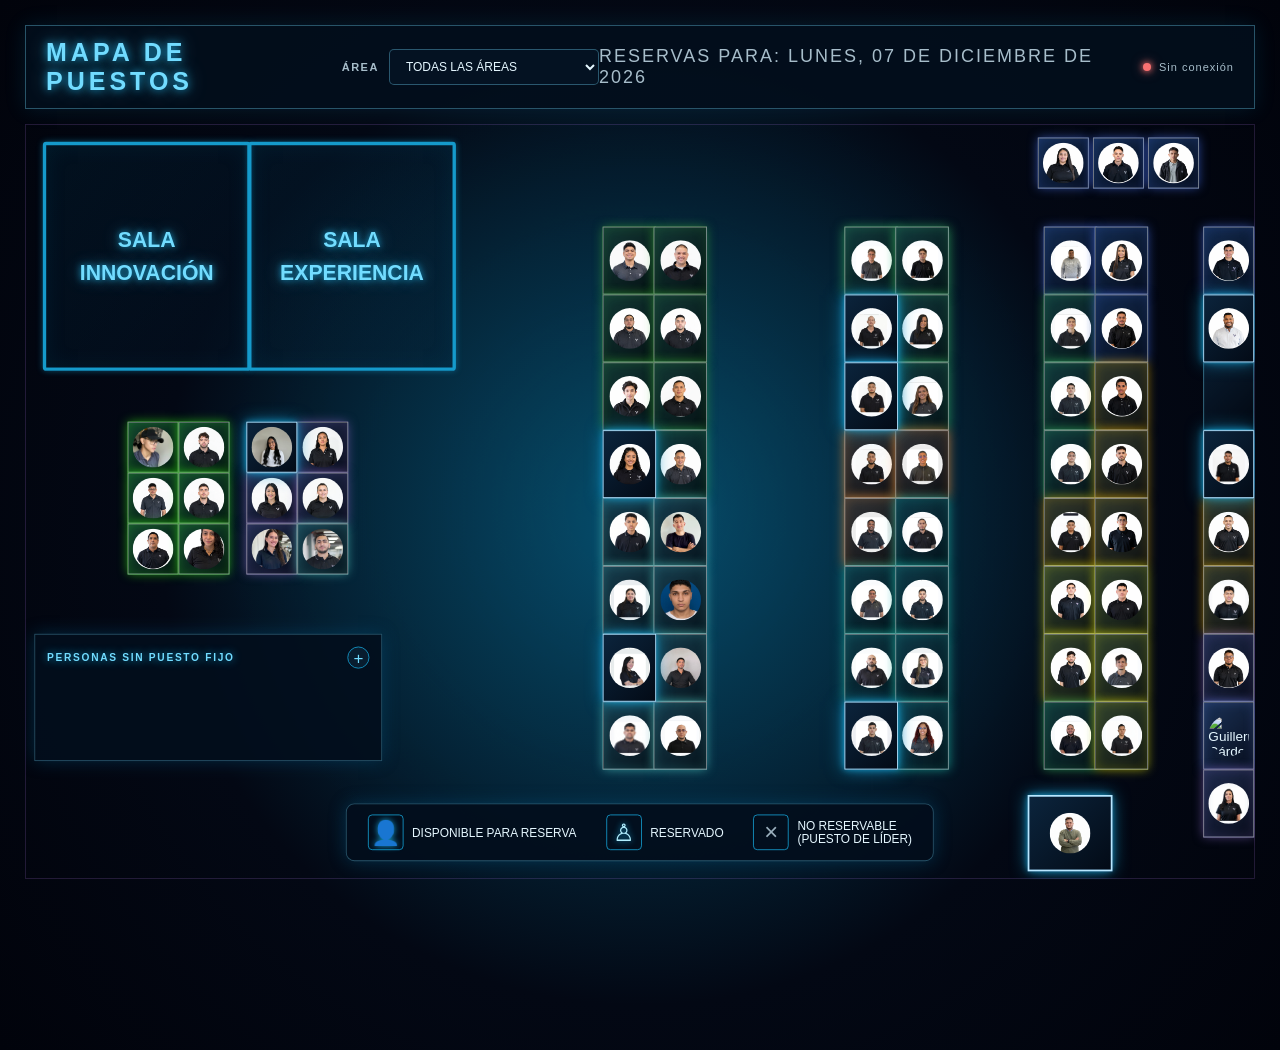
==== commit 58da2825: "Add files via upload" ====
--- a/proyecto_vs/Puestos/index.html
+++ b/proyecto_vs/Puestos/index.html
@@ -21,6 +21,10 @@
                 </select>
             </label>
             <div class="fecha" data-fecha-hoy></div>
+            <div class="sync-estado" id="syncEstado" role="status" aria-live="polite" title="Los puestos se actualizan automáticamente">
+                <span class="sync-punto"></span>
+                <span id="syncTexto">Sincronizado</span>
+            </div>
         </header>
 
         <div class="mapa-escala">
@@ -1035,7 +1039,7 @@
             <div class="leyenda">
 
                 <div class="leyenda-item">
-                    <span class="icono disponible-icono">♙</span>
+                    <span class="icono disponible-icono"> 👤</span>
                     <span>DISPONIBLE PARA RESERVA</span>
                 </div>
 
@@ -1311,7 +1315,7 @@
     </div>
 
 
-    <script src="funciona.js?v=20260920"></script>
+    <script src="funciona.js?v=20260925"></script>
 
 </body>
 </html>
--- a/proyecto_vs/Puestos/estilo.css
+++ b/proyecto_vs/Puestos/estilo.css
@@ -4,1436 +4,6 @@
     box-sizing: border-box;
 }
 
-body {
-    min-height: 100vh;
-    background: radial-gradient(circle at center, #07142d 0%, #020714 45%, #01030b 100%);
-    color: #fff;
-    font-family: Arial, Helvetica, sans-serif;
-    overflow-x: hidden;
-}
-
-.contenedor {
-    width: 100%;
-    max-width: 1500px;
-    min-height: 1050px;
-    margin: auto;
-    padding: 25px;
-}
-
-.encabezado {
-    display: flex;
-    justify-content: space-between;
-    align-items: center;
-    margin-bottom: 15px;
-    padding: 12px 20px;
-    border: 1px solid rgba(100, 150, 220, .3);
-    background: rgba(2, 8, 20, .7);
-    box-shadow: 0 0 20px rgba(0, 110, 255, .08);
-}
-
-.encabezado h1 {
-    font-size: 25px;
-    letter-spacing: 4px;
-    color: #54caff;
-    text-shadow: 0 0 8px #008cff, 0 0 20px rgba(0, 140, 255, .5);
-}
-
-.fecha {
-    font-size: 18px;
-    letter-spacing: 2px;
-    color: #aaa;
-}
-
-.filtro-area {
-    display: flex;
-    align-items: center;
-    gap: 10px;
-    color: #777;
-    font-size: 11px;
-    font-weight: bold;
-    letter-spacing: 1.5px;
-}
-
-.filtro-area select {
-    min-width: 210px;
-    padding: 9px 32px 9px 12px;
-    border: 1px solid rgba(80, 170, 255, .5);
-    border-radius: 5px;
-    outline: none;
-    background: rgba(5, 15, 35, .9);
-    color: #ddd;
-    font-size: 12px;
-    cursor: pointer;
-}
-
-.filtro-area select:focus {
-    border-color: #32baff;
-    box-shadow: 0 0 8px rgba(0, 150, 255, .5);
-}
-
-.mapa-escala {
-    --escala-mapa: 1;
-    width: 100%;
-    max-width: 1450px;
-    height: calc(890px * var(--escala-mapa));
-    overflow: hidden;
-}
-
-.mapa {
-    position: relative;
-    width: 1450px;
-    height: 890px;
-    transform: scale(var(--escala-mapa));
-    transform-origin: top left;
-    border: 1px solid rgba(100, 130, 180, .15);
-    background: radial-gradient(circle at 50% 50%, rgba(0, 90, 180, .05), transparent 60%);
-}
-
-.sala {
-    position: absolute;
-    width: 245px;
-    height: 270px;
-    display: flex;
-    flex-direction: column;
-    justify-content: center;
-    align-items: center;
-    border: 4px solid #1ca8ff;
-    border-radius : 4px;
-    background: linear-gradient(135deg, rgba(0, 120, 255, .025), rgba(0, 20, 50, .15));
-    color: #54caff;
-    font-size: 25px;
-    text-align: center;
-    text-shadow: 0 0 10px #009dff, 0 0 25px rgba(0, 150, 255, .7);
-    box-shadow: inset 0 0 25px rgba(0, 110, 255, .04), 0 0 8px rgba(0, 130, 255, .4);
-}
-
-.sala span {
-    font-weight: bold;
-}
-
-.sala strong {
-    margin-top: 10px;
-}
-
-.sala-innovacion {
-    left: 20px;
-    top: 20px;
-}
-
-.sala-experiencia {
-    left: 262px;
-    top: 20px;
-}
-
-.grupo {
-    position: absolute;
-    display: grid;
-    grid-template-columns: repeat(2, 60px);
-    grid-auto-rows: 60px;
-    gap: 0;
-}
- 
-.puesto {
-    position: relative;
-    display: flex;
-    justify-content: center;
-    align-items: center;
-    width: 60px;
-    height: 60px;
-    border: 1px solid rgba(180, 200, 230, .6);
-    background: linear-gradient(135deg, rgba(15, 25, 45, .7), rgba(3, 8, 18, .9));
-    transition: transform .2s ease, border-color .2s ease, box-shadow .2s ease;
-}
- 
-.puesto.libre,
-.puesto.reservado {
-    cursor: pointer;
-}
- 
-.persona {
-    font-size: 31px;
-    line-height: 1;
-    transform: scaleX(.85);
-    font-family: Arial, sans-serif;
-}
- 
-.puesto.libre .persona {
-    color: #3fc7ff;
-    text-shadow: 0 0 5px #009dff, 0 0 12px #009dff, 0 0 25px rgba(0, 160, 255, .8);
-}
- 
-.puesto.libre:hover {
-    transform: scale(1.08);
-    z-index: 10;
-    border: 2px solid #32baff;
-    box-shadow: 0 0 8px #009dff, 0 0 20px rgba(0, 150, 255, .8), inset 0 0 15px rgba(0, 150, 255, .15);
-}
- 
-.puesto.reservado {
-    background: linear-gradient(135deg, rgba(80, 20, 130, .3), rgba(15, 5, 35, .7));
-}
- 
-.puesto.reservado .persona {
-    color: #d477ff;
-    text-shadow: 0 0 5px #9d38ff, 0 0 12px #a52cff, 0 0 25px rgba(180, 50, 255, .9);
-}
- 
-.puesto.reservado:hover {
-    transform: scale(1.08);
-    z-index: 10;
-    border: 2px solid #c95aff;
-    box-shadow: 0 0 8px #a600ff, 0 0 20px rgba(180, 40, 255, .8);
-}
- 
-.puesto.no-reservable {
-    cursor: not-allowed;
-    z-index: 10;
-    border: 1px solid rgba(180, 200, 230, .6);
-    box-shadow: none;
-}
- 
-.puesto.no-reservable span {
-    font-size: 34px;
-    color: #9aa8bc;
-    text-shadow: none;
-}
-
-.puesto.no-reservable.lider,
-.puesto.no-reservable.lider-general {
-    background-color: #7A005B;
-    box-shadow: 0 0 10px #4A0037;
-}
-
-.puesto.no-reservable.lider span,
-.puesto.no-reservable.lider-general span {
-    color: #7A005B;
-    text-shadow: 0 0 4px #444;
-}
-.puesto.lider-general {
-    background-color: #B094FA;
-    width: 100px;
-    height: 90px;
-    top: 790px;
-    left: 1181px;
-    right: auto;
-    bottom: auto;
-    z-index: 20;
-}
-.puestos-izquierda {
-    left: 120px;
-    top: 350px;
-}
- 
-.puestos-izquierda-2 {
-    left: 260px;
-    top: 350px;
-}
- 
-.columna-central {
-    left: 680px;
-    top: 120px;
-    grid-auto-rows: 80px;
-}
- 
-.columna-central .puesto {
-    width: 63px;
-    height: 80px;
-}
- 
-.columna-derecha {
-    left: 965px;
-    top: 120px;
-    grid-auto-rows: 80px;
-}
- 
-.columna-derecha .puesto {
-    width: 63px;
-    height: 80px;
-}
- 
-.columna-derecha-2 {
-    left: 1200px;
-    top: 120px;
-    grid-auto-rows: 80px;
-}
- 
-.columna-derecha-2 .puesto {
-    width: 63px;
-    height: 80px;
-}
- 
-.puestos-superiores {
-    position: absolute;
-    top: 15px;
-    right: 115px;
-    display: flex;
-    gap: 5px;
-}
- 
-.puestos-superiores .puesto {
-    width: 60px;
-    height: 60px;
-    left: 50px;
-}
- 
-.columna-extrema {
-    position: absolute;
-    right: 0;
-    top: 120px;
-    display: grid;
-    grid-template-columns: 60px;
-    grid-auto-rows: 80px;
-}
- 
-.columna-extrema .puesto {
-    width: 60px;
-    height: 80px;
-}
- 
-.leyenda {
-    position: absolute;
-    bottom: 20px;
-    left: 50%;
-    transform: translateX(-50%);
-    display: flex;
-    align-items: center;
-    gap: 35px;
-    padding: 12px 25px;
-    border: 1px solid rgba(180, 200, 230, .55);
-    border-radius: 10px;
-    background: rgba(5, 10, 25, .9);
-    box-shadow: 0 0 20px rgba(0, 0, 0, .5);
-}
- 
-.leyenda-item {
-    display: flex;
-    align-items: center;
-    gap: 10px;
-    font-size: 14px;
-    color: #ddd;
-}
- 
-.icono {
-    width: 42px;
-    height: 42px;
-    display: flex;
-    justify-content: center;
-    align-items: center;
-    border: 1px solid rgba(18, 83, 180, .5);
-    border-radius: 5px;
-    font-size: 28px;
-}
- 
-.libre-icono {
-    color: #3fc7ff;
-    text-shadow: 0 0 10px #009dff;
-}
-
-.disponible-icono {
-    border-color: #7fffea;
-    color: #7fffea;
-    text-shadow: 0 0 10px #27e8d5;
-}
- 
-.reservado-icono {
-    color: #d477ff;
-    text-shadow: 0 0 10px #b000ff;
-}
- 
-.no-icono {
-    color: #9aa8bc;
-    text-shadow: none;
-}   
- 
-.tooltip-puesto {
-    position: fixed;
-    z-index: 99999;
-    width: 280px;
-    padding: 18px;
-    pointer-events: none;
-    opacity: 0;
-    visibility: hidden;
-    transform: translateY(8px);
-    border: 1px solid #32baff;
-    border-radius: 10px;
-    background: linear-gradient(145deg, #050b1b, #020510);
-    box-shadow: 0 0 12px #0077ff, 0 0 30px rgba(0, 100, 255, .35);
-    transition: opacity .15s ease, transform .15s ease, visibility .15s ease;
-}
- 
-.tooltip-puesto.visible {
-    opacity: 1;
-    visibility: visible;
-    transform: translateY(0);
-}
- 
-.tooltip-titulo {
-    margin-bottom: 15px;
-    color: #51c9ff;
-    font-size: 19px;
-    font-weight: bold;
-    letter-spacing: 1px;
-    text-shadow: 0 0 8px #008cff;
-}
- 
-.tooltip-dato {
-    margin-bottom: 10px;
-}
- 
-.tooltip-dato:last-child {
-    margin-bottom: 0;
-}
- 
-.tooltip-dato span {
-    display: block;
-    margin-bottom: 3px;
-    color: #777;
-    font-size: 10px;
-    letter-spacing: 1.5px;
-}
- 
-.tooltip-dato strong {
-    display: block;
-    color: #ddd;
-    font-size: 13px;
-    font-weight: normal;
-    line-height: 1.3;
-    overflow-wrap: anywhere;
-}
- 
-.tooltip-no-disponible {
-    color: #3fc7ff !important;
-    font-weight: bold !important;
-    text-shadow: 0 0 8px #009dff;
-}
- 
-.tooltip-reservado {
-    color: #d477ff !important;
-    font-weight: bold !important;
-    text-shadow: 0 0 8px #b000ff;
-}
-
-.tooltip-disponible {
-    color: #7fffea !important;
-    font-weight: bold !important;
-    text-shadow: 0 0 8px #27e8d5;
-}
- 
-/* MODALES */
- 
-.modal {
-    position: fixed;
-    inset: 0;
-    z-index: 10000;
-    display: none;
-    justify-content: center;
-    align-items: center;
-    padding: 20px;
-    background: rgba(0, 0, 0, .75);
-    backdrop-filter: blur(4px);
-}
- 
-.modal.activo {
-    display: flex;
-}
- 
-.modal-contenido {
-    position: relative;
-    width: 460px;
-    max-width: 90vw;
-    max-height: 90vh;
-    overflow-y: auto;
-    padding: 30px;
-    text-align: center;
-    border: 1px solid #32baff;
-    border-radius: 12px;
-    background: linear-gradient(145deg, #050b1b, #020510);
-    box-shadow: 0 0 15px #0077ff, 0 0 40px rgba(0, 100, 255, .4);
-    animation: aparecer .2s ease;
-}
- 
-@keyframes aparecer {
-    from {
-        opacity: 0;
-        transform: scale(.9) translateY(15px);
-    }
- 
-    to {
-        opacity: 1;
-        transform: scale(1) translateY(0);
-    }
-}
- 
-.cerrar {
-    position: absolute;
-    top: 10px;
-    right: 12px;
-    z-index: 20;
-    width: 35px;
-    height: 35px;
-    display: flex;
-    align-items: center;
-    justify-content: center;
-    padding: 0;
-    border: none;
-    background: transparent;
-    color: #777;
-    font-size: 28px;
-    line-height: 1;
-    cursor: pointer;
-    transition: color .2s ease, text-shadow .2s ease, transform .2s ease;
-}
- 
-.cerrar:hover {
-    color: #fff;
-    text-shadow: 0 0 8px #fff, 0 0 15px rgba(255, 255, 255, .7);
-    transform: scale(1.1);
-}
- 
-.modal-contenido h2 {
-    margin-bottom: 10px;
-    color: #51c9ff;
-    font-size: 24px;
-    letter-spacing: 2px;
-    text-shadow: 0 0 10px #008cff;
-}
- 
-.informacion-modal {
-    display: flex;
-    flex-direction: column;
-    gap: 8px;
-    margin: 20px 0 25px;
-}
- 
-.informacion-modal p {
-    display: flex;
-    justify-content: space-between;
-    align-items: center;
-    gap: 15px;
-    padding: 10px 12px;
-    border: 1px solid rgba(100, 150, 220, .2);
-    border-radius: 5px;
-    background: rgba(10, 20, 40, .6);
-    text-align: left;
-}
- 
-.informacion-modal strong {
-    flex-shrink: 0;
-    color: #777;
-    font-size: 11px;
-    letter-spacing: 1px;
-}
- 
-.informacion-modal span {
-    color: #ddd;
-    font-size: 13px;
-    text-align: right;
-    overflow-wrap: anywhere;
-}
- 
-.estado-disponible {
-    color: #3fc7ff !important;
-    font-weight: bold;
-    text-shadow: 0 0 8px #009dff;
-}
- 
-.estado-reservado {
-    color: #d477ff !important;
-    font-weight: bold;
-    text-shadow: 0 0 8px #b000ff;
-}
- 
-#reservarBtn,
-.cancelar-reserva {
-    width: 100%;
-    padding: 12px;
-    border-radius: 5px;
-    font-weight: bold;
-    letter-spacing: 1.5px;
-    cursor: pointer;
-    transition: .25s;
-}
- 
-#reservarBtn {
-    border: 1px solid #b54cff;
-    background: rgba(150, 20, 255, .08);
-    color: #d477ff;
-}
- 
-#reservarBtn:hover:not(:disabled) {
-    background: rgba(170, 40, 255, .2);
-    box-shadow: 0 0 10px #a600ff, 0 0 25px rgba(180, 40, 255, .5);
-    transform: translateY(-2px);
-}
- 
-#reservarBtn:disabled {
-    opacity: .45;
-    border-color: #555;
-    color: #777;
-    cursor: not-allowed;
-    box-shadow: none;
-}
- 
-.cancelar-reserva {
-    display: none;
-    margin-top: 10px;
-    border: 1px solid #7d3cff;
-    background: rgba(100, 20, 180, .08);
-    color: #c477ff;
-}
- 
-.cancelar-reserva:hover {
-    background: rgba(120, 30, 210, .2);
-    box-shadow: 0 0 10px rgba(170, 50, 255, .5);
-    transform: translateY(-2px);
-}
- 
-.modal-reserva,
-.modal-cancelar {
-    width: 420px;
-}
- 
-.icono-reserva,
-.icono-cancelar {
-    width: 60px;
-    height: 60px;
-    margin: 0 auto 15px;
-    display: flex;
-    justify-content: center;
-    align-items: center;
-    border: 1px solid #32baff;
-    border-radius: 50%;
-    color: #3fc7ff;
-    font-size: 32px;
-    text-shadow: 0 0 8px #009dff, 0 0 20px #009dff;
-    box-shadow: 0 0 10px rgba(0, 150, 255, .5), inset 0 0 15px rgba(0, 150, 255, .1);
-}
- 
-.icono-cancelar {
-    width: 55px;
-    height: 55px;
-    border-color: #c477ff;
-    color: #d477ff;
-    font-size: 28px;
-    font-weight: bold;
-    text-shadow: 0 0 10px #a600ff;
-    box-shadow: 0 0 12px rgba(170, 50, 255, .4);
-}
- 
-.texto-reserva,
-.modal-cancelar > p {
-    margin: 15px 0 20px;
-    color: #aaa;
-    font-size: 14px;
-    line-height: 1.5;
-}
- 
-.modal-reserva label {
-    display: block;
-    margin-bottom: 7px;
-    color: #777;
-    font-size: 11px;
-    letter-spacing: 1px;
-    text-align: left;
-}
- 
-#nombreReserva,
-#areaReserva,
-#claveReserva,
-#nombreCancelacion,
-#areaCancelacion,
-#claveCancelacion {
-    width: 100%;
-    padding: 13px 15px;
-    border: 1px solid rgba(80, 170, 255, .5);
-    border-radius: 6px;
-    outline: none;
-    background: rgba(5, 15, 35, .8);
-    color: #fff;
-    font-size: 14px;
-    transition: .25s;
-}
- 
-#nombreReserva::placeholder,
-#areaReserva::placeholder,
-#claveReserva::placeholder,
-#nombreCancelacion::placeholder,
-#areaCancelacion::placeholder,
-#claveCancelacion::placeholder {
-    color: #666;
-}
- 
-#nombreReserva:focus,
-#areaReserva:focus,
-#claveReserva:focus,
-#nombreCancelacion:focus,
-#areaCancelacion:focus,
-#claveCancelacion:focus {
-    border-color: #32baff;
-    box-shadow: 0 0 8px rgba(0, 150, 255, .5), inset 0 0 8px rgba(0, 150, 255, .08);
-}
-.puesto.lider-general {
-    background-color: #123f67;
-    width: 100px;
-    height: 90px;
-    top: 790px;
-    left: 1181px;
-    right: auto;
-    bottom: auto;
-    z-index: 20;
-}
-.puesto[data-area="Backend"] {
-    background-color: #FFFF0A;
-}
-.puesto[data-area="Integraciones"] {
-    background-color: #Fcbf06;
-}
-.puesto[data-area="Bi Datas"] {
-    background-color: rgb(61, 184, 56);
-}
-.puesto[data-area="Transversal"] {
-    background-color: #8667c7;
-}
-.puesto[data-area="Inteligencia Artificial"] {
-    background-color: #39FF14;
-}
-.puesto[data-area="Gestion de software"] {
-    background-color: #55d9d0;
-}
-.puesto[data-area="Gestion de Software"] {
-    background-color: #55d9d0;
-}
-.puesto[data-area="Incidentes"] {
-    background-color: #4169E1;
-}
-.puesto[data-area="Front"] {
-    background-color: #39C96B;
-}
-.puesto[data-area="Diseño"] {
-    background-color: #20C9B5;
-}
-.puesto[data-area="SiteBuilder"] {
-    background-color: #FF9F43;
-}
-.puesto[data-area="Monitoreo"] {
-    background-color: #6F8CFF;
-}
-
-/* Refuerza la lectura del color de cada área sin cambiar su familia cromática. */
-.puesto[data-area="Backend"],
-.puesto[data-area="Integraciones"],
-.puesto[data-area="Bi Datas"],
-.puesto[data-area="Transversal"],
-.puesto[data-area="Inteligencia Artificial"],
-.puesto[data-area="Gestion de software"],
-.puesto[data-area="Gestion de Software"],
-.puesto[data-area="Incidentes"],
-.puesto[data-area="Front"],
-.puesto[data-area="Diseño"],
-.puesto[data-area="SiteBuilder"],
-.puesto[data-area="Monitoreo"] {
-    border-color: rgba(255, 255, 255, .5);
-    box-shadow: inset 0 0 0 1px rgba(255, 255, 255, .12);
-}
-
-.puesto[data-area="Backend"] {
-    box-shadow: 0 0 12px rgba(255, 255, 10, .58), inset 0 0 12px rgba(255, 255, 10, .18);
-}
-.puesto[data-area="Integraciones"] {
-    box-shadow: 0 0 12px rgba(252, 191, 6, .58), inset 0 0 12px rgba(252, 191, 6, .18);
-}
-.puesto[data-area="Bi Datas"] {
-    box-shadow: 0 0 12px rgba(61, 184, 56, .58), inset 0 0 12px rgba(61, 184, 56, .18);
-}
-.puesto[data-area="Transversal"] {
-    box-shadow: 0 0 12px rgba(134, 103, 199, .62), inset 0 0 12px rgba(134, 103, 199, .2);
-}
-.puesto[data-area="Inteligencia Artificial"] {
-    box-shadow: 0 0 12px rgba(57, 255, 20, .62), inset 0 0 12px rgba(57, 255, 20, .2);
-}
-.puesto[data-area="Gestion de software"],
-.puesto[data-area="Gestion de Software"] {
-    box-shadow: 0 0 12px rgba(85, 217, 208, .62), inset 0 0 12px rgba(85, 217, 208, .2);
-}
-.puesto[data-area="Incidentes"] {
-    box-shadow: 0 0 12px rgba(65, 105, 225, .68), inset 0 0 12px rgba(65, 105, 225, .2);
-}
-.puesto[data-area="Front"] {
-    box-shadow: 0 0 12px rgba(57, 201, 107, .62), inset 0 0 12px rgba(57, 201, 107, .2);
-}
-.puesto[data-area="Diseño"] {
-    box-shadow: 0 0 12px rgba(32, 201, 181, .64), inset 0 0 12px rgba(32, 201, 181, .2);
-}
-.puesto[data-area="SiteBuilder"] {
-    box-shadow: 0 0 12px rgba(255, 159, 67, .64), inset 0 0 12px rgba(255, 159, 67, .2);
-}
-.puesto[data-area="Monitoreo"] {
-    box-shadow: 0 0 12px rgba(111, 140, 255, .64), inset 0 0 12px rgba(111, 140, 255, .2);
-}
-
-.puesto.disponible-fecha {
-    border: 3px solid #7fffea !important;
-    box-shadow: 0 0 8px #27e8d5, 0 0 22px rgba(39, 232, 213, .95), inset 0 0 18px rgba(127, 255, 234, .35) !important;
-    animation: pulso-disponible 1.8s ease-in-out infinite;
-}
-
-.puesto.disponible-fecha:hover {
-    box-shadow: 0 0 12px #7fffea, 0 0 30px rgba(39, 232, 213, 1), inset 0 0 22px rgba(127, 255, 234, .45) !important;
-}
-
-@keyframes pulso-disponible {
-    0%, 100% {
-        filter: brightness(1);
-    }
-    50% {
-        filter: brightness(1.18);
-    }
-}
-
-.puesto img {
-    width: 48px;
-    height: 48px;
-    object-fit: cover;
-    border-radius: 50%;
-    transition: transform .25s ease, box-shadow .25s ease;
-}
-
-.puesto:hover {
-    z-index: 1000;
-}
-
-.puesto img:hover {
-    transform: scale(2.4);
-    z-index: 1001;
-    box-shadow: 0 0 12px rgba(255, 255, 255, .7);
-}
-
-.puesto.reservado img {
-    display: none;
-}
-
-.puesto.reservado::after {
-    content: "♙";
-    color: #d477ff;
-    font-size: 34px;
-    line-height: 1;
-    text-shadow: 0 0 5px #9d38ff, 0 0 12px #a52cff, 0 0 25px rgba(180, 50, 255, .9);
-}
-
-.puesto.filtro-oculto {
-    visibility: hidden;
-    pointer-events: none;
-}
-
-#modalFoto {
-    display: block;
-    width: 140px;
-    height: 140px;
-    margin: 10px auto 18px;
-    object-fit: cover;
-    border-radius: 50%;
-    box-shadow: 0 0 12px rgba(255, 255, 255, .35);
-}
-.acciones-reserva {
-    display: flex;
-    gap: 10px;
-    margin-top: 20px;
-}
-
-.acciones-reserva button {
-    flex: 1;
-    padding: 12px;
-    border-radius: 6px;
-    font-size: 12px;
-    font-weight: bold;
-    letter-spacing: 1px;
-    cursor: pointer;
-    transition: .25s;
-}
- 
-.btn-secundario {
-    border: 1px solid #444;
-    background: rgba(20, 25, 35, .8);
-    color: #999;
-}
- 
-.btn-secundario:hover {
-    border-color: #777;
-    background: rgba(40, 45, 55, .8);
-    color: #fff;
-}
- 
-.btn-confirmar {
-    border: 1px solid #32baff;
-    background: rgba(0, 120, 255, .1);
-    color: #3fc7ff;
-}
- 
-.btn-confirmar:hover {
-    background: rgba(0, 140, 255, .25);
-    border-color: #54caff;
-    color: #fff;
-    box-shadow: 0 0 8px #009dff, 0 0 20px rgba(0, 150, 255, .6);
-    transform: translateY(-2px);
-}
- 
-.btn-cancelar {
-    border: 1px solid #c477ff;
-    background: rgba(150, 30, 220, .1);
-    color: #d477ff;
-}
- 
-.btn-cancelar:hover {
-    background: rgba(150, 30, 220, .25);
-    box-shadow: 0 0 10px rgba(180, 40, 255, .6);
-    transform: translateY(-2px);
-}
- 
-@media (max-width: 700px) {
-    .contenedor {
-        margin: 0;
-        padding: 10px;
-        min-height: 0;
-    }
- 
-    .encabezado {
-        width: 100%;
-        display: grid;
-        grid-template-columns: 1fr;
-        gap: 10px;
-        padding: 14px;
-    }
-
-    .encabezado h1 {
-        font-size: clamp(18px, 7vw, 25px);
-        letter-spacing: 2px;
-    }
-
-    .fecha {
-        font-size: 13px;
-        letter-spacing: 1px;
-        line-height: 1.4;
-    }
-
-    .filtro-area {
-        width: 100%;
-    }
-
-    .filtro-area select {
-        flex: 1;
-        min-width: 0;
-    }
- 
-    .modal-contenido {
-        max-width: calc(100vw - 30px);
-    }
- 
-    .tooltip-puesto {
-        width: min(280px, calc(100vw - 20px));
-    }
-
-    .mapa-escala {
-        height: calc(890px * var(--escala-mapa));
-        max-width: none;
-        overflow-x: auto;
-        overflow-y: hidden;
-        overscroll-behavior-x: contain;
-        scrollbar-color: #32baff rgba(5, 15, 35, .8);
-    }
-
-    .leyenda {
-        left: 10px;
-        right: 10px;
-        width: auto;
-        transform: none;
-        flex-wrap: wrap;
-        justify-content: center;
-        gap: 12px 18px;
-        padding: 12px;
-    }
-
-    .leyenda-item {
-        font-size: 11px;
-    }
-
-    .sin-puesto-panel {
-        width: 390px;
-        max-width: calc(100% - 20px);
-    }
-
-    .modal {
-        padding: 10px;
-    }
-
-    .modal-contenido {
-        width: 100%;
-        max-width: 100%;
-        padding: 24px 16px;
-    }
-
-    .informacion-modal p {
-        align-items: flex-start;
-        flex-direction: column;
-        gap: 4px;
-    }
-
-    .informacion-modal span {
-        text-align: left;
-    }
-}
- 
- 
-.sin-puesto-panel {
-    height: 150px;
-    position: absolute;
-    left: 10px;
-    top: 600px;
-    width: 410px;
-    min-height: 125px;
-    padding: 14px;
-    border: 1px solid rgba(84, 202, 255, .35);
-    background: rgba(2, 8, 20, .82);
-    box-shadow: 0 0 18px rgba(0, 110, 255, .12);
-    z-index: 5;
-}
-
-.sin-puesto-titulo {
-    color: #54caff;
-    font-size: 12px;
-    font-weight: bold;
-    letter-spacing: 2px;
-}
-
-.sin-puesto-encabezado {
-    display: flex;
-    align-items: center;
-    justify-content: space-between;
-    margin-bottom: 10px;
-}
-
-.sin-puesto-toggle {
-    width: 26px;
-    height: 26px;
-    border: 1px solid #54caff;
-    border-radius: 50%;
-    background: rgba(84, 202, 255, .08);
-    color: #54caff;
-    font-size: 20px;
-    line-height: 1;
-    cursor: pointer;
-}
-
-.sin-puesto-toggle:hover {
-    background: rgba(84, 202, 255, .2);
-    box-shadow: 0 0 10px rgba(84, 202, 255, .45);
-}
-
-.sin-puesto-lista {
-    display: grid;
-    grid-template-columns: repeat(2, 1fr);
-    gap: 8px;
-    max-height: 56px;
-    overflow: hidden;
-    transition: max-height .25s ease;
-}
-
-.sin-puesto-lista.expandida {
-    max-height: 102px;
-    overflow-y: auto;
-}
-
-.sin-puesto-lista.expandida::-webkit-scrollbar {
-    width: 5px;
-}
-
-.sin-puesto-lista.expandida::-webkit-scrollbar-thumb {
-    border-radius: 5px;
-    background: #54caff;
-}
-
-.sin-puesto-lista:not(.expandida) .sin-puesto-persona:not(:first-child) {
-    display: none;
-}
-
-.sin-puesto-lista.expandida .sin-puesto-persona {
-    display: flex;
-}
-
-.sin-puesto-persona {
-    display: flex;
-    align-items: center;
-    gap: 8px;
-    padding: 7px;
-    border: 1px solid rgba(120, 150, 190, .18);
-    background: rgba(10, 20, 40, .7);
-    position: relative;
-    transition: transform .2s ease, border-color .2s ease, box-shadow .2s ease, background .2s ease;
-}
-
-.sin-puesto-persona:hover {
-    transform: scale(1.04);
-    z-index: 5;
-    border-color: #32baff;
-    background: rgba(12, 30, 55, .9);
-    box-shadow: 0 0 8px #009dff, 0 0 20px rgba(0, 150, 255, .65), inset 0 0 15px rgba(0, 150, 255, .12);
-}
-
-.sin-puesto-persona.area-backend {
-    border-color: rgba(255, 255, 10, .55);
-}
-
-.sin-puesto-persona.area-monitoreo {
-    border-color: rgba(84, 202, 255, .65);
-}
-
-.sin-puesto-persona.area-integraciones {
-    border-color: rgba(252, 191, 6, .7);
-}
-
-.sin-puesto-persona.area-diseno {
-    border-color: rgba(0, 206, 200, .7);
-}
-
-.sin-puesto-persona.area-inteligencia-artificial {
-    border-color: rgba(57, 255, 18, .7);
-}
-
-.sin-puesto-persona.area-sin-area {
-    border-color: rgba(140, 152, 170, .45);
-}
-
-.sin-puesto-avatar {
-    width: 30px;
-    height: 30px;
-    display: grid;
-    place-items: center;
-    border: 1px solid #54caff;
-    border-radius: 50%;
-    color: #54caff;
-    font-weight: bold;
-    overflow: hidden;
-    position: relative;
-    z-index: 1;
-    transition: overflow .2s ease;
-}
-
-.sin-puesto-avatar img {
-    width: 100%;
-    height: 100%;
-    object-fit: cover;
-    border-radius: 50%;
-    position: relative;
-    z-index: 2;
-    transition: transform .25s ease, box-shadow .25s ease;
-}
-
-.sin-puesto-avatar:hover {
-    overflow: visible;
-    z-index: 20;
-}
-
-.sin-puesto-avatar img:hover {
-    transform: scale(3.6);
-    box-shadow: 0 0 18px rgba(255, 255, 255, .9), 0 0 30px rgba(0, 157, 255, .75);
-}
-
-.area-backend .sin-puesto-avatar {
-    border-color: #ffff0a;
-    color: #ffff0a;
-}
-
-.area-monitoreo .sin-puesto-avatar {
-    border-color: #54caff;
-    color: #54caff;
-}
-
-.area-integraciones .sin-puesto-avatar {
-    border-color: #fcbf06;
-    color: #fcbf06;
-}
-
-.area-diseno .sin-puesto-avatar {
-    border-color: #00cec8;
-    color: #00cec8;
-}
-
-.area-inteligencia-artificial .sin-puesto-avatar {
-    border-color: #39ff12;
-    color: #39ff12;
-}
-
-.sin-puesto-persona strong,
-.sin-puesto-persona span {
-    display: block;
-}
-
-.sin-puesto-persona strong {
-    font-size: 11px;
-}
-
-.sin-puesto-persona span,
-.sin-puesto-vacio {
-    margin-top: 2px;
-    color: #8c98aa;
-    font-size: 10px;
-}
-
-.estado-disponible { color: #49e38b !important; }
-.estado-reservado { color: #ffd34d !important; }
-.estado-no-reservable { color: #9aa8bc !important; }
-
-.puesto.no-reservable.lider {
-    border-color: #c084fc !important;
-    box-shadow: 0 0 8px #a855f7, 0 0 20px rgba(168, 85, 247, .75) !important;
-}
-
-.puesto.no-reservable.lider-general {
-    border-color: #c084fc !important;
-    box-shadow: 0 0 8px #a855f7, 0 0 20px rgba(168, 85, 247, .75) !important;
-}
-
-.modal.visible,
-.modal.activo {
-    display: flex;
-}
-
-/* Paleta general: los colores definidos por cada área quedan intactos. */
-:root {
-    --tema-fondo: #090611;
-    --tema-superficie: #120d22;
-    --tema-superficie-2: #1b1230;
-    --tema-borde: rgba(192, 132, 252, .34);
-    --tema-borde-fuerte: #a855f7;
-    --tema-texto: #f4edff;
-    --tema-texto-suave: #b8a9cb;
-    --tema-acento: #c084fc;
-    --tema-acento-brillo: #a855f7;
-    --tema-lider: #7a005b;
-}
-
-body {
-    background: radial-gradient(circle at center, #24133d 0%, var(--tema-fondo) 58%, #050308 100%);
-    color: var(--tema-texto);
-}
-
-.encabezado {
-    border-color: var(--tema-borde);
-    background: rgba(15, 9, 29, .84);
-    box-shadow: 0 0 20px rgba(168, 85, 247, .12);
-}
-
-.encabezado h1,
-.sala,
-.sin-puesto-titulo {
-    color: var(--tema-acento);
-}
-
-.encabezado h1,
-.sala {
-    text-shadow: 0 0 8px var(--tema-acento-brillo), 0 0 20px rgba(192, 132, 252, .45);
-}
-
-.fecha,
-.filtro-area {
-    color: var(--tema-texto-suave);
-}
-
-.filtro-area select,
-#nombreReserva,
-#areaReserva,
-#claveReserva,
-#nombreCancelacion,
-#areaCancelacion,
-#claveCancelacion {
-    border-color: var(--tema-borde);
-    background: rgba(18, 13, 34, .92);
-    color: var(--tema-texto);
-}
-
-.filtro-area select:focus,
-#nombreReserva:focus,
-#areaReserva:focus,
-#claveReserva:focus,
-#nombreCancelacion:focus,
-#areaCancelacion:focus,
-#claveCancelacion:focus {
-    border-color: var(--tema-acento);
-    box-shadow: 0 0 8px rgba(168, 85, 247, .45), inset 0 0 8px rgba(168, 85, 247, .1);
-}
-
-.mapa {
-    border-color: rgba(192, 132, 252, .2);
-    background: radial-gradient(circle at 50% 50%, rgba(168, 85, 247, .08), transparent 60%);
-}
-
-.sala {
-    border-color: var(--tema-acento-brillo);
-    background: linear-gradient(135deg, rgba(168, 85, 247, .08), rgba(18, 13, 34, .25));
-    box-shadow: inset 0 0 25px rgba(168, 85, 247, .08), 0 0 8px rgba(168, 85, 247, .42);
-}
-
-.puesto {
-    border-color: rgba(192, 132, 252, .56);
-    background: linear-gradient(135deg, rgba(29, 18, 49, .82), rgba(9, 6, 17, .94));
-}
-
-.puesto.libre .persona {
-    color: #c4b5fd;
-    text-shadow: 0 0 5px #8b5cf6, 0 0 12px #8b5cf6, 0 0 25px rgba(139, 92, 246, .72);
-}
-
-.puesto.libre:hover {
-    border-color: #c084fc;
-    box-shadow: 0 0 8px #8b5cf6, 0 0 20px rgba(139, 92, 246, .78), inset 0 0 15px rgba(139, 92, 246, .16);
-}
-
-.puesto.reservado {
-    background: linear-gradient(135deg, rgba(122, 0, 91, .38), rgba(28, 10, 39, .78));
-}
-
-.puesto.reservado .persona,
-.reservado-icono,
-.tooltip-reservado {
-    color: #f0abfc;
-    text-shadow: 0 0 8px #d946ef;
-}
-
-.puesto.reservado:hover {
-    border-color: #f0abfc;
-    box-shadow: 0 0 8px #d946ef, 0 0 20px rgba(217, 70, 239, .7);
-}
-
-.puesto.no-reservable {
-    border-color: rgba(192, 132, 252, .46);
-}
-
-.puesto.no-reservable.lider,
-.puesto.no-reservable.lider-general {
-    background-color: var(--tema-lider);
-}
-
-.puesto.disponible-fecha {
-    border-color: #c4b5fd !important;
-    box-shadow: 0 0 8px #8b5cf6, 0 0 22px rgba(139, 92, 246, .88), inset 0 0 18px rgba(196, 181, 253, .28) !important;
-}
-
-.puesto.disponible-fecha:hover {
-    box-shadow: 0 0 12px #c4b5fd, 0 0 30px rgba(139, 92, 246, .95), inset 0 0 22px rgba(196, 181, 253, .38) !important;
-}
-
-.leyenda,
-.sin-puesto-panel {
-    border-color: var(--tema-borde);
-    background: rgba(15, 9, 29, .88);
-    box-shadow: 0 0 20px rgba(61, 24, 91, .42);
-}
-
-.leyenda-item,
-.sin-puesto-persona {
-    color: var(--tema-texto);
-}
-
-.icono,
-.sin-puesto-avatar,
-.sin-puesto-toggle {
-    border-color: var(--tema-borde-fuerte);
-    color: var(--tema-acento);
-}
-
-.disponible-icono {
-    border-color: #c4b5fd;
-    color: #c4b5fd;
-    text-shadow: 0 0 10px #8b5cf6;
-}
-
-.libre-icono,
-.tooltip-no-disponible,
-.estado-disponible {
-    color: #c4b5fd !important;
-    text-shadow: 0 0 8px #8b5cf6;
-}
-
-.no-icono,
-.estado-no-reservable {
-    color: #a69bbd !important;
-}
-
-.tooltip-puesto,
-.modal-contenido {
-    border-color: var(--tema-borde-fuerte);
-    background: linear-gradient(145deg, #1b1230, #090611);
-    box-shadow: 0 0 15px #6d28d9, 0 0 40px rgba(109, 40, 217, .34);
-}
-
-.tooltip-titulo,
-.modal-contenido h2 {
-    color: var(--tema-acento);
-    text-shadow: 0 0 10px var(--tema-acento-brillo);
-}
-
-.tooltip-dato strong,
-.informacion-modal span {
-    color: var(--tema-texto);
-}
-
-#reservarBtn,
-.btn-confirmar {
-    border-color: #a855f7;
-    background: rgba(139, 92, 246, .14);
-    color: #d8b4fe;
-}
-
-#reservarBtn:hover:not(:disabled),
-.btn-confirmar:hover {
-    background: rgba(139, 92, 246, .28);
-    border-color: #c084fc;
-    box-shadow: 0 0 10px #8b5cf6, 0 0 25px rgba(139, 92, 246, .55);
-}
-
-.cancelar-reserva,
-.btn-cancelar {
-    border-color: #d946ef;
-    background: rgba(190, 24, 93, .14);
-    color: #f0abfc;
-}
-
-.cancelar-reserva:hover,
-.btn-cancelar:hover {
-    background: rgba(190, 24, 93, .28);
-    box-shadow: 0 0 10px rgba(217, 70, 239, .55);
-}
-
-.icono-reserva {
-    border-color: #a855f7;
-    color: #c4b5fd;
-    text-shadow: 0 0 8px #8b5cf6, 0 0 20px #8b5cf6;
-    box-shadow: 0 0 10px rgba(139, 92, 246, .5), inset 0 0 15px rgba(139, 92, 246, .12);
-}
-
-.icono-cancelar {
-    border-color: #d946ef;
-    color: #f0abfc;
-    text-shadow: 0 0 10px #d946ef;
-    box-shadow: 0 0 12px rgba(217, 70, 239, .42);
-}
-
-.sin-puesto-titulo,
-.sin-puesto-toggle {
-    color: var(--tema-acento);
-}
-
-.sin-puesto-toggle:hover,
-.sin-puesto-persona:hover {
-    border-color: #c084fc;
-    background: rgba(55, 28, 83, .78);
-    box-shadow: 0 0 10px rgba(168, 85, 247, .48);
-}
-
-.sin-puesto-avatar {
-    background: rgba(18, 13, 34, .8);
-}
-
-/* Variante azul compartida con la pantalla de acceso. Los colores de área no se tocan. */
 :root {
     --tema-fondo: #030814;
     --tema-superficie: #07182b;
@@ -1448,172 +18,772 @@
 }
 
 body {
+    min-height: 100vh;
     background: radial-gradient(circle at center, #064b68 0%, var(--tema-fondo) 58%, #01030b 100%);
+    color: var(--tema-texto);
+    font-family: Arial, Helvetica, sans-serif;
+    overflow-x: hidden;
+}
+
+.contenedor {
+    width: 100%;
+    max-width: 1500px;
+    min-height: 1050px;
+    margin: auto;
+    padding: 25px;
 }
 
 .encabezado {
+    display: flex;
+    justify-content: space-between;
+    align-items: center;
+    margin-bottom: 15px;
+    padding: 12px 20px;
+    border: 1px solid var(--tema-borde);
     background: rgba(3, 14, 28, .86);
     box-shadow: 0 0 20px rgba(21, 154, 203, .14);
 }
 
-.encabezado h1,
-.sala,
-.sin-puesto-titulo,
-.tooltip-titulo,
-.modal-contenido h2 {
+.encabezado h1 {
+    font-size: 25px;
+    letter-spacing: 4px;
     color: var(--tema-acento);
-}
-
-.encabezado h1,
-.sala {
     text-shadow: 0 0 8px var(--tema-acento-brillo), 0 0 20px rgba(114, 220, 255, .45);
 }
 
-.filtro-area select,
-#nombreReserva,
-#areaReserva,
-#claveReserva,
-#nombreCancelacion,
-#areaCancelacion,
-#claveCancelacion {
+.fecha, .filtro-area {
+    font-size: 18px;
+    letter-spacing: 2px;
+    color: var(--tema-texto-suave);
+}
+
+.sync-estado {
+    display: flex;
+    align-items: center;
+    gap: 8px;
+    font-size: 11px;
+    letter-spacing: 1px;
+    color: var(--tema-texto-suave);
+    white-space: nowrap;
+}
+
+.sync-punto {
+    width: 8px;
+    height: 8px;
+    border-radius: 50%;
+    background: #34d399;
+    box-shadow: 0 0 6px #34d399, 0 0 12px rgba(52, 211, 153, .7);
+    animation: sync-latido 1.8s ease-in-out infinite;
+}
+
+.sync-estado.sync-error .sync-punto {
+    background: #f87171;
+    box-shadow: 0 0 6px #f87171, 0 0 12px rgba(248, 113, 113, .7);
+    animation: none;
+}
+
+.sync-estado.sync-actualizando .sync-punto {
+    animation: sync-latido .6s ease-in-out infinite;
+}
+
+@keyframes sync-latido {
+    0%, 100% { opacity: 1; transform: scale(1); }
+    50% { opacity: .45; transform: scale(.75); }
+}
+
+@media (max-width: 700px) {
+    .sync-estado { width: 100%; justify-content: center; }
+}
+
+.filtro-area {
+    display: flex;
+    align-items: center;
+    gap: 10px;
+    font-size: 11px;
+    font-weight: bold;
+    letter-spacing: 1.5px;
+}
+
+.filtro-area select, #nombreReserva, #areaReserva, #claveReserva, #nombreCancelacion, #areaCancelacion, #claveCancelacion {
+    min-width: 210px;
+    padding: 9px 32px 9px 12px;
+    border: 1px solid var(--tema-borde);
+    border-radius: 5px;
+    outline: none;
     background: rgba(5, 20, 36, .94);
-}
-
-.filtro-area select:focus,
-#nombreReserva:focus,
-#areaReserva:focus,
-#claveReserva:focus,
-#nombreCancelacion:focus,
-#areaCancelacion:focus,
-#claveCancelacion:focus {
+    color: var(--tema-texto);
+    font-size: 12px;
+    cursor: pointer;
+    transition: .25s;
+}
+
+#nombreReserva, #areaReserva, #claveReserva, #nombreCancelacion, #areaCancelacion, #claveCancelacion {
+    display: block;
+    width: 100%;
+    margin-bottom: 14px;
+    cursor: text;
+}
+
+.filtro-area select:focus, #nombreReserva:focus, #areaReserva:focus, #claveReserva:focus, #nombreCancelacion:focus, #areaCancelacion:focus, #claveCancelacion:focus {
     border-color: var(--tema-acento);
     box-shadow: 0 0 8px rgba(21, 154, 203, .52), inset 0 0 8px rgba(21, 154, 203, .12);
 }
 
+.mapa-escala {
+    --escala-mapa: 1;
+    width: 100%;
+    max-width: 1450px;
+    height: calc(890px * var(--escala-mapa));
+    overflow: hidden;
+}
+
 .mapa {
+    position: relative;
+    width: 1450px;
+    height: 890px;
+    transform: scale(var(--escala-mapa));
+    transform-origin: top left;
+    border: 1px solid rgba(192, 132, 252, .2);
     background: radial-gradient(circle at 50% 50%, rgba(0, 105, 150, .1), transparent 60%);
 }
 
 .sala {
-    border-color: var(--tema-acento-brillo);
+    position: absolute;
+    width: 245px;
+    height: 270px;
+    display: flex;
+    flex-direction: column;
+    justify-content: center;
+    align-items: center;
+    border: 4px solid var(--tema-acento-brillo);
+    border-radius: 4px;
     background: linear-gradient(135deg, rgba(0, 120, 170, .1), rgba(3, 20, 39, .3));
+    color: var(--tema-acento);
+    font-size: 25px;
+    text-align: center;
+    text-shadow: 0 0 8px var(--tema-acento-brillo), 0 0 20px rgba(114, 220, 255, .45);
     box-shadow: inset 0 0 25px rgba(0, 130, 180, .1), 0 0 8px rgba(21, 154, 203, .48);
 }
 
+.sala span { font-weight: bold; }
+.sala strong { margin-top: 10px; }
+.sala-innovacion { left: 20px; top: 20px; }
+.sala-experiencia { left: 262px; top: 20px; }
+
+.grupo {
+    position: absolute;
+    display: grid;
+    grid-template-columns: repeat(2, 60px);
+    grid-auto-rows: 60px;
+    gap: 0;
+}
+
 .puesto {
-    border-color: rgba(114, 220, 255, .52);
+    position: relative;
+    display: flex;
+    justify-content: center;
+    align-items: center;
+    width: 60px;
+    height: 60px;
+    border: 1px solid rgba(114, 220, 255, .52);
     background: linear-gradient(135deg, rgba(10, 31, 52, .84), rgba(2, 8, 18, .95));
+    transition: transform .2s ease, border-color .2s ease, box-shadow .2s ease;
+}
+
+.puesto:hover { z-index: 1000; }
+.puesto.libre, .puesto.reservado { cursor: pointer; }
+
+.persona {
+    font-size: 31px;
+    line-height: 1;
+    transform: scaleX(.85);
+    font-family: Arial, sans-serif;
 }
 
 .puesto.libre .persona {
-    color: #9be8ff;
-    text-shadow: 0 0 5px #159acb, 0 0 12px #159acb, 0 0 25px rgba(21, 154, 203, .78);
+    color: #00f13c;
+    text-shadow: 0 0 5px #00f13c, 0 0 12px #00f13c, 0 0 25px rgba(7, 238, 38, 0.78);
 }
 
 .puesto.libre:hover {
-    border-color: #72dcff;
-    box-shadow: 0 0 8px #159acb, 0 0 20px rgba(21, 154, 203, .82), inset 0 0 15px rgba(21, 154, 203, .18);
+    transform: scale(1.08);
+    z-index: 10;
+    border-color: #0de158;
+    box-shadow: 0 0 8px #15cb94, 0 0 20px rgba(5, 234, 101, 0.82), inset 0 0 15px rgba(21, 154, 203, .18);
 }
 
 .puesto.reservado {
     background: linear-gradient(135deg, rgba(14, 74, 112, .52), rgba(5, 20, 38, .84));
 }
 
-.puesto.reservado .persona,
-.reservado-icono,
-.tooltip-reservado {
+.puesto.reservado .persona {
     color: #b2efff;
     text-shadow: 0 0 8px #159acb;
 }
 
 .puesto.reservado:hover {
+    transform: scale(1.08);
+    z-index: 10;
     border-color: #b2efff;
     box-shadow: 0 0 8px #159acb, 0 0 20px rgba(21, 154, 203, .74);
 }
 
-.puesto.no-reservable.lider,
-.puesto.no-reservable.lider-general {
+.puesto.reservado img { display: none; }
+.puesto.reservado::after {
+    content: "♙";
+    color: #d477ff;
+    font-size: 34px;
+    line-height: 1;
+    text-shadow: 0 0 5px #9d38ff, 0 0 12px #a52cff, 0 0 25px rgba(180, 50, 255, .9);
+}
+
+.puesto.no-reservable {
+    cursor: not-allowed;
+    z-index: 10;
+    border-color: rgba(192, 132, 252, .46);
+    box-shadow: none;
+}
+
+.puesto.no-reservable span {
+    font-size: 34px;
+    color: #9aa8bc;
+    text-shadow: none;
+}
+
+.puesto.no-reservable.lider, .puesto.no-reservable.lider-general {
     background-color: #123f67;
     border-color: #b8e7ff !important;
     box-shadow: 0 0 8px #159acb, 0 0 20px rgba(21, 154, 203, .78) !important;
 }
 
+.puesto.no-reservable.lider span, .puesto.no-reservable.lider-general span {
+    color: #7A005B;
+    text-shadow: 0 0 4px #444;
+}
+
+.puesto.lider-general {
+    background-color: #123f67;
+    width: 100px;
+    height: 90px;
+    top: 790px;
+    left: 1181px;
+    right: auto;
+    bottom: auto;
+    z-index: 20;
+}
+
+.puesto[data-area] { border-color: rgba(255, 255, 255, .5); }
+
+.puesto[data-area="Backend"] {
+    background-color: #FFFF0A;
+     box-shadow: 0 0 12px rgba(255, 255, 10, .58),
+      inset 0 0 12px rgba(255, 255, 10, .18);
+}
+
+.puesto[data-area="Integraciones"] {
+     background-color: #Fcbf06;
+      box-shadow: 0 0 12px rgba(252, 191, 6, .58),
+       inset 0 0 12px rgba(252, 191, 6, .18);
+}
+
+.puesto[data-area="Bi Datas"] {
+     background-color: rgb(61, 184, 56);
+      box-shadow: 0 0 12px rgba(61, 184, 56, .58),
+       inset 0 0 12px rgba(61, 184, 56, .18);
+}
+
+.puesto[data-area="Transversal"] {
+     background-color: #8667c7;
+      box-shadow: 0 0 12px rgba(134, 103, 199, .62),
+       inset 0 0 12px rgba(134, 103, 199, .2);
+}
+
+.puesto[data-area="Inteligencia Artificial"] {
+     background-color: #39FF14;
+      box-shadow: 0 0 12px rgba(57, 255, 20, .62),
+       inset 0 0 12px rgba(57, 255, 20, .2);
+        }
+
+.puesto[data-area="Gestion de software"],
+
+ .puesto[data-area="Gestion de Software"] {
+     background-color: #55d9d0;
+      box-shadow: 0 0 12px rgba(85, 217, 208, .62),
+       inset 0 0 12px rgba(85, 217, 208, .2);
+}
+
+.puesto[data-area="Incidentes"] {
+     background-color: #4169E1;
+      box-shadow: 0 0 12px rgba(65, 105, 225, .68),
+       inset 0 0 12px rgba(65, 105, 225, .2);
+}
+.puesto[data-area="Front"] {
+     background-color: #39C96B;
+      box-shadow: 0 0 12px rgba(57, 201, 107, .62),
+       inset 0 0 12px rgba(57, 201, 107, .2);
+}
+
+.puesto[data-area="Diseño"] {
+     background-color: #20C9B5;
+      box-shadow: 0 0 12px rgba(32, 201, 181, .64),
+       inset 0 0 12px rgba(32, 201, 181, .2);
+}
+
+.puesto[data-area="SiteBuilder"] {
+     background-color: #FF9F43;
+      box-shadow: 0 0 12px rgba(255, 159, 67, .64),
+       inset 0 0 12px rgba(255, 159, 67, .2);
+}
+
+.puesto[data-area="Monitoreo"] {
+     background-color: #6F8CFF;
+      box-shadow: 0 0 12px rgba(111, 140, 255, .64),
+       inset 0 0 12px rgba(111, 140, 255, .2);
+}
+
 .puesto.disponible-fecha {
-    border-color: #b2efff !important;
-    box-shadow: 0 0 8px #159acb, 0 0 22px rgba(21, 154, 203, .9), inset 0 0 18px rgba(178, 239, 255, .3) !important;
+    border-color: #ff0303 !important;
+    box-shadow: 0 0 8px #ff0000, 0 0 22px rgba(255, 0, 0, 0.9), inset 0 0 18px rgba(255, 0, 0, 0.3) !important;
+    animation: pulso-disponible 1.8s ease-in-out infinite;
 }
 
 .puesto.disponible-fecha:hover {
-    box-shadow: 0 0 12px #b2efff, 0 0 30px rgba(21, 154, 203, .98), inset 0 0 22px rgba(178, 239, 255, .4) !important;
-}
-
-.leyenda,
-.sin-puesto-panel {
+    box-shadow: 0 0 12px #e304f8, 0 0 30px rgba(217, 0, 255, 0.98), inset 0 0 22px rgba(178, 239, 255, .4) !important;
+}
+
+@keyframes pulso-disponible {
+    0%, 100% { filter: brightness(1); }
+    50% { filter: brightness(1.18); }
+}
+
+.puesto img {
+    width: 48px;
+    height: 48px;
+    object-fit: cover;
+    border-radius: 50%;
+    transition: transform .25s ease, box-shadow .25s ease;
+}
+
+.puesto img:hover {
+    transform: scale(2.4);
+    z-index: 1001;
+    box-shadow: 0 0 12px rgba(255, 255, 255, .7);
+}
+
+.puesto.filtro-oculto {
+    visibility: hidden;
+    pointer-events: none;
+}
+
+.puestos-izquierda { left: 120px; top: 350px; }
+.puestos-izquierda-2 { left: 260px; top: 350px; }
+
+.columna-central, .columna-derecha, .columna-derecha-2 { top: 120px; grid-auto-rows: 80px; }
+.columna-central { left: 680px; }
+.columna-derecha { left: 965px; }
+.columna-derecha-2 { left: 1200px; }
+.columna-central .puesto, .columna-derecha .puesto, .columna-derecha-2 .puesto { width: 63px; height: 80px; }
+
+.puestos-superiores { position: absolute; top: 15px; right: 115px; display: flex; gap: 5px; }
+.puestos-superiores .puesto { width: 60px; height: 60px; left: 50px; }
+
+.columna-extrema { position: absolute; right: 0; top: 120px; display: grid; grid-template-columns: 60px; grid-auto-rows: 80px; }
+.columna-extrema .puesto { width: 60px; height: 80px; }
+
+.leyenda, .sin-puesto-panel {
+    position: absolute;
+    border: 1px solid var(--tema-borde);
     background: rgba(3, 14, 28, .9);
     box-shadow: 0 0 20px rgba(0, 86, 130, .44);
 }
 
-.icono,
-.sin-puesto-avatar,
-.sin-puesto-toggle,
-.icono-reserva {
-    border-color: var(--tema-borde-fuerte);
+.leyenda {
+    bottom: 20px;
+    left: 50%;
+    transform: translateX(-50%);
+    display: flex;
+    align-items: center;
+    gap: 35px;
+    padding: 12px 25px;
+    border-radius: 10px;
+}
+
+.leyenda-item, .sin-puesto-persona {
+    display: flex;
+    align-items: center;
+    gap: 10px;
+    font-size: 14px;
+    color: var(--tema-texto);
+}
+
+.icono, .sin-puesto-avatar, .sin-puesto-toggle, .icono-reserva {
+    border: 1px solid var(--tema-borde-fuerte);
     color: var(--tema-acento);
 }
 
-.disponible-icono,
-.libre-icono,
-.tooltip-no-disponible,
-.estado-disponible {
+.icono {
+    width: 42px;
+    height: 42px;
+    display: flex;
+    justify-content: center;
+    align-items: center;
+    border-radius: 5px;
+    font-size: 28px;
+}
+
+.disponible-icono, .libre-icono, .tooltip-no-disponible, .estado-disponible {
     color: #b2efff !important;
     text-shadow: 0 0 8px #159acb;
 }
 
-.no-icono,
-.estado-no-reservable {
-    color: #9aafbd !important;
-}
-
-.tooltip-puesto,
-.modal-contenido {
+.reservado-icono, .tooltip-reservado, .estado-reservado {
+    color: #b2efff;
+    text-shadow: 0 0 8px #159acb;
+}
+
+.no-icono, .estado-no-reservable { color: #9aafbd !important; }
+
+
+.tooltip-puesto {
+    position: fixed;
+    z-index: 99999;
+    width: 280px;
+    padding: 18px;
+    pointer-events: none;
+    opacity: 0;
+    visibility: hidden;
+    transform: translateY(8px);
+    border: 1px solid var(--tema-borde-fuerte);
+    border-radius: 10px;
     background: linear-gradient(145deg, #0b2942, #030814);
     box-shadow: 0 0 15px #006b99, 0 0 40px rgba(0, 107, 153, .38);
-}
-
-#reservarBtn,
-.btn-confirmar {
-    border-color: #159acb;
+    transition: opacity .15s ease, transform .15s ease, visibility .15s ease;
+}
+
+.tooltip-puesto.visible {
+    opacity: 1;
+    visibility: visible;
+    transform: translateY(0);
+}
+
+.tooltip-titulo, .modal-contenido h2, .sin-puesto-titulo {
+    color: var(--tema-acento);
+    text-shadow: 0 0 10px var(--tema-acento-brillo);
+}
+
+.tooltip-titulo { margin-bottom: 15px; font-size: 19px; font-weight: bold; letter-spacing: 1px; }
+.tooltip-dato { margin-bottom: 10px; }
+.tooltip-dato:last-child { margin-bottom: 0; }
+.tooltip-dato span { display: block; margin-bottom: 3px; color: #777; font-size: 10px; letter-spacing: 1.5px; }
+.tooltip-dato strong, .informacion-modal span { display: block; color: var(--tema-texto); font-size: 13px; font-weight: normal; line-height: 1.3; overflow-wrap: anywhere; }
+
+.modal {
+    position: fixed;
+    inset: 0;
+    z-index: 10000;
+    display: none;
+    justify-content: center;
+    align-items: center;
+    padding: 20px;
+    background: rgba(0, 0, 0, .75);
+    backdrop-filter: blur(4px);
+}
+
+.modal.activo, .modal.visible { display: flex; }
+
+.modal-contenido {
+    position: relative;
+    width: 460px;
+    max-width: 90vw;
+    max-height: 90vh;
+    overflow-y: auto;
+    padding: 30px;
+    text-align: center;
+    border: 1px solid var(--tema-borde-fuerte);
+    border-radius: 12px;
+    background: linear-gradient(145deg, #0b2942, #030814);
+    box-shadow: 0 0 15px #006b99, 0 0 40px rgba(0, 107, 153, .38);
+    animation: aparecer .2s ease;
+}
+
+@keyframes aparecer {
+    from { opacity: 0; transform: scale(.9) translateY(15px); }
+    to { opacity: 1; transform: scale(1) translateY(0); }
+}
+
+.cerrar {
+    position: absolute;
+    top: 10px;
+    right: 12px;
+    z-index: 20;
+    width: 35px;
+    height: 35px;
+    display: flex;
+    align-items: center;
+    justify-content: center;
+    border: none;
+    background: transparent;
+    color: #777;
+    font-size: 28px;
+    cursor: pointer;
+    transition: color .2s ease, text-shadow .2s ease, transform .2s ease;
+}
+
+.cerrar:hover {
+    color: #fff;
+    text-shadow: 0 0 8px #fff, 0 0 15px rgba(255, 255, 255, .7);
+    transform: scale(1.1);
+}
+
+.informacion-modal { display: flex; flex-direction: column; gap: 8px; margin: 20px 0 25px; }
+.informacion-modal p {
+    display: flex;
+    justify-content: space-between;
+    align-items: center;
+    gap: 15px;
+    padding: 10px 12px;
+    border: 1px solid rgba(100, 150, 220, .2);
+    border-radius: 5px;
+    background: rgba(10, 20, 40, .6);
+    text-align: left;
+}
+
+.informacion-modal strong { flex-shrink: 0; color: #777; font-size: 11px; letter-spacing: 1px; }
+
+
+#reservarBtn, .cancelar-reserva, .btn-confirmar, .btn-cancelar, .btn-secundario {
+    width: 100%;
+    padding: 12px;
+    border-radius: 5px;
+    font-weight: bold;
+    letter-spacing: 1.5px;
+    cursor: pointer;
+    transition: .25s;
+}
+
+#reservarBtn, .btn-confirmar {
+    border: 1px solid #159acb;
     background: rgba(0, 120, 170, .14);
     color: #b2efff;
 }
 
-#reservarBtn:hover:not(:disabled),
-.btn-confirmar:hover {
+#reservarBtn:hover:not(:disabled), .btn-confirmar:hover {
     background: rgba(0, 140, 195, .28);
     border-color: #72dcff;
     box-shadow: 0 0 10px #159acb, 0 0 25px rgba(21, 154, 203, .56);
-}
-
-.cancelar-reserva,
-.btn-cancelar {
-    border-color: #4ca6c9;
+    transform: translateY(-2px);
+}
+
+#reservarBtn:disabled {
+    opacity: .45;
+    border-color: #555;
+    color: #777;
+    cursor: not-allowed;
+    box-shadow: none;
+}
+
+.cancelar-reserva, .btn-cancelar {
+    border: 1px solid #4ca6c9;
     background: rgba(22, 104, 139, .2);
     color: #b2efff;
 }
 
-.cancelar-reserva:hover,
-.btn-cancelar:hover {
+.cancelar-reserva:hover, .btn-cancelar:hover {
     background: rgba(22, 125, 164, .34);
     box-shadow: 0 0 10px rgba(76, 166, 201, .6);
-}
-
-.sin-puesto-toggle:hover,
-.sin-puesto-persona:hover {
+    transform: translateY(-2px);
+}
+
+.btn-secundario { border: 1px solid #444;
+     background: rgba(20, 25, 35, .8);
+      color: #999; }
+.btn-secundario:hover { border-color: #777;
+     background: rgba(40, 45, 55, .8);
+      color: #fff; }
+
+.modal-reserva, .modal-cancelar { width: 420px; }
+
+.icono-reserva, .icono-cancelar {
+    width: 60px;
+    height: 60px;
+    margin: 0 auto 15px;
+    display: flex;
+    justify-content: center;
+    align-items: center;
+    border-radius: 50%;
+    font-size: 32px;
+}
+
+.icono-reserva {
+    text-shadow: 0 0 8px #159acb, 0 0 20px #159acb;
+    box-shadow: 0 0 10px rgba(21, 154, 203, .5), inset 0 0 15px rgba(21, 154, 203, .12);
+}
+
+.icono-cancelar {
+    width: 55px;
+    height: 55px;
+    border-color: #d946ef;
+    color: #f0abfc;
+    font-size: 28px;
+    text-shadow: 0 0 10px #d946ef;
+    box-shadow: 0 0 12px rgba(217, 70, 239, .42);
+}
+
+.texto-reserva, .modal-cancelar > p {
+     margin: 15px 0 20px;
+      color: #aaa;
+       font-size: 14px;
+        line-height: 1.5; }
+.modal-reserva label, .modal-cancelar label {
+     display: block;
+      margin-bottom: 7px;
+       color: #777;
+        font-size: 11px;
+         letter-spacing: 1px;
+          text-align: left; }
+
+#modalFoto {
+    display: block;
+    width: 140px;
+    height: 140px;
+    margin: 10px auto 18px;
+    object-fit: cover;
+    border-radius: 50%;
+    box-shadow: 0 0 12px rgba(255, 255, 255, .35);
+}
+
+.acciones-reserva { display: flex; gap: 10px; margin-top: 20px; }
+.acciones-reserva button { flex: 1; }
+
+
+.sin-puesto-panel {
+    height: 150px;
+    position: absolute;
+    left: 10px;
+    top: 600px;
+    width: 410px;
+    min-height: 125px;
+    padding: 14px;
+    z-index: 5;
+}
+
+.sin-puesto-titulo { font-size: 12px; font-weight: bold; letter-spacing: 2px; }
+.sin-puesto-encabezado { display: flex; align-items: center; justify-content: space-between; margin-bottom: 10px; }
+
+.sin-puesto-toggle {
+    width: 26px;
+    height: 26px;
+    border-radius: 50%;
+    background: rgba(84, 202, 255, .08);
+    font-size: 20px;
+    line-height: 1;
+    cursor: pointer;
+}
+
+.sin-puesto-toggle:hover, .sin-puesto-persona:hover {
     border-color: #72dcff;
     background: rgba(9, 47, 73, .84);
     box-shadow: 0 0 10px rgba(21, 154, 203, .52);
 }
 
+.sin-puesto-lista {
+    display: grid;
+    grid-template-columns: repeat(2, 1fr);
+    gap: 8px;
+    max-height: 56px;
+    overflow: hidden;
+    transition: max-height .25s ease;
+}
+
+.sin-puesto-lista.expandida { max-height: 102px; overflow-y: auto; }
+.sin-puesto-lista.expandida::-webkit-scrollbar { width: 5px; }
+.sin-puesto-lista.expandida::-webkit-scrollbar-thumb { border-radius: 5px; background: #54caff; }
+.sin-puesto-lista:not(.expandida) .sin-puesto-persona:not(:first-child) { display: none; }
+.sin-puesto-lista.expandida .sin-puesto-persona { display: flex; }
+
+.sin-puesto-persona {
+    padding: 7px;
+    border: 1px solid rgba(120, 150, 190, .18);
+    background: rgba(10, 20, 40, .7);
+    position: relative;
+    transition: transform .2s ease, border-color .2s ease, box-shadow .2s ease, background .2s ease;
+}
+
+.sin-puesto-persona:hover { transform: scale(1.04); z-index: 5; }
+.sin-puesto-persona.area-backend { border-color: rgba(255, 255, 10, .55); }
+.sin-puesto-persona.area-monitoreo { border-color: rgba(84, 202, 255, .65); }
+.sin-puesto-persona.area-integraciones { border-color: rgba(252, 191, 6, .7); }
+.sin-puesto-persona.area-diseno { border-color: rgba(0, 206, 200, .7); }
+.sin-puesto-persona.area-inteligencia-artificial { border-color: rgba(57, 255, 18, .7); }
+.sin-puesto-persona.area-sin-area { border-color: rgba(140, 152, 170, .45); }
+
 .sin-puesto-avatar {
+    width: 30px;
+    height: 30px;
+    display: grid;
+    place-items: center;
+    border-radius: 50%;
+    font-weight: bold;
+    overflow: hidden;
+    position: relative;
+    z-index: 1;
     background: rgba(5, 20, 36, .82);
-}
+    transition: overflow .2s ease;
+}
+
+.sin-puesto-avatar img {
+    width: 100%;
+    height: 100%;
+    object-fit: cover;
+    border-radius: 50%;
+    position: relative;
+    z-index: 2;
+    transition: transform .25s ease, box-shadow .25s ease;
+}
+
+.sin-puesto-avatar:hover { overflow: visible; z-index: 20; }
+.sin-puesto-avatar img:hover { transform: scale(3.6); box-shadow: 0 0 18px rgba(255, 255, 255, .9), 0 0 30px rgba(0, 157, 255, .75); }
+
+.area-backend .sin-puesto-avatar { border-color: #ffff0a; color: #ffff0a; }
+.area-monitoreo .sin-puesto-avatar { border-color: #54caff; color: #54caff; }
+.area-integraciones .sin-puesto-avatar { border-color: #fcbf06; color: #fcbf06; }
+.area-diseno .sin-puesto-avatar { border-color: #00cec8; color: #00cec8; }
+.area-inteligencia-artificial .sin-puesto-avatar { border-color: #39ff12; color: #39ff12; }
+
+.sin-puesto-persona strong, .sin-puesto-persona span { display: block; }
+.sin-puesto-persona strong { font-size: 11px; }
+.sin-puesto-persona span, .sin-puesto-vacio { margin-top: 2px; color: #8c98aa; font-size: 10px; }
+
+
+@media (max-width: 700px) {
+    .contenedor {
+         margin: 0; padding: 10px; min-height: 0; }
+    .encabezado {
+         width: 100%; display: grid; grid-template-columns: 1fr; gap: 10px; padding: 14px; }
+    .encabezado h1 {
+         font-size: clamp(18px, 7vw, 25px); letter-spacing: 2px; }
+    .fecha {
+         font-size: 13px; letter-spacing: 1px; line-height: 1.4; }
+    .filtro-area {
+         width: 100%; }
+    .filtro-area select {
+         flex: 1; min-width: 0; }
+    .modal-contenido {
+         max-width: calc(100vw - 30px); width: 100%; padding: 24px 16px; }
+    .tooltip-puesto {
+         width: min(280px, calc(100vw - 20px)); }
+    .mapa-escala {
+         height: calc(890px * var(--escala-mapa)); max-width: none; overflow-x: auto; overflow-y: hidden; overscroll-behavior-x: contain; scrollbar-color: #32baff rgba(5, 15, 35, .8); }
+    .leyenda {
+         left: 10px; right: 10px; width: auto; transform: none; flex-wrap: wrap; justify-content: center; gap: 12px 18px; padding: 12px; }
+    .leyenda-item {
+         font-size: 11px; }
+    .sin-puesto-panel {
+         width: 390px; max-width: calc(100% - 20px); }
+    .modal {
+         padding: 10px; }
+    .informacion-modal p {
+         align-items: flex-start; flex-direction: column; gap: 4px; }
+    .informacion-modal span {
+         text-align: left; }
+}
